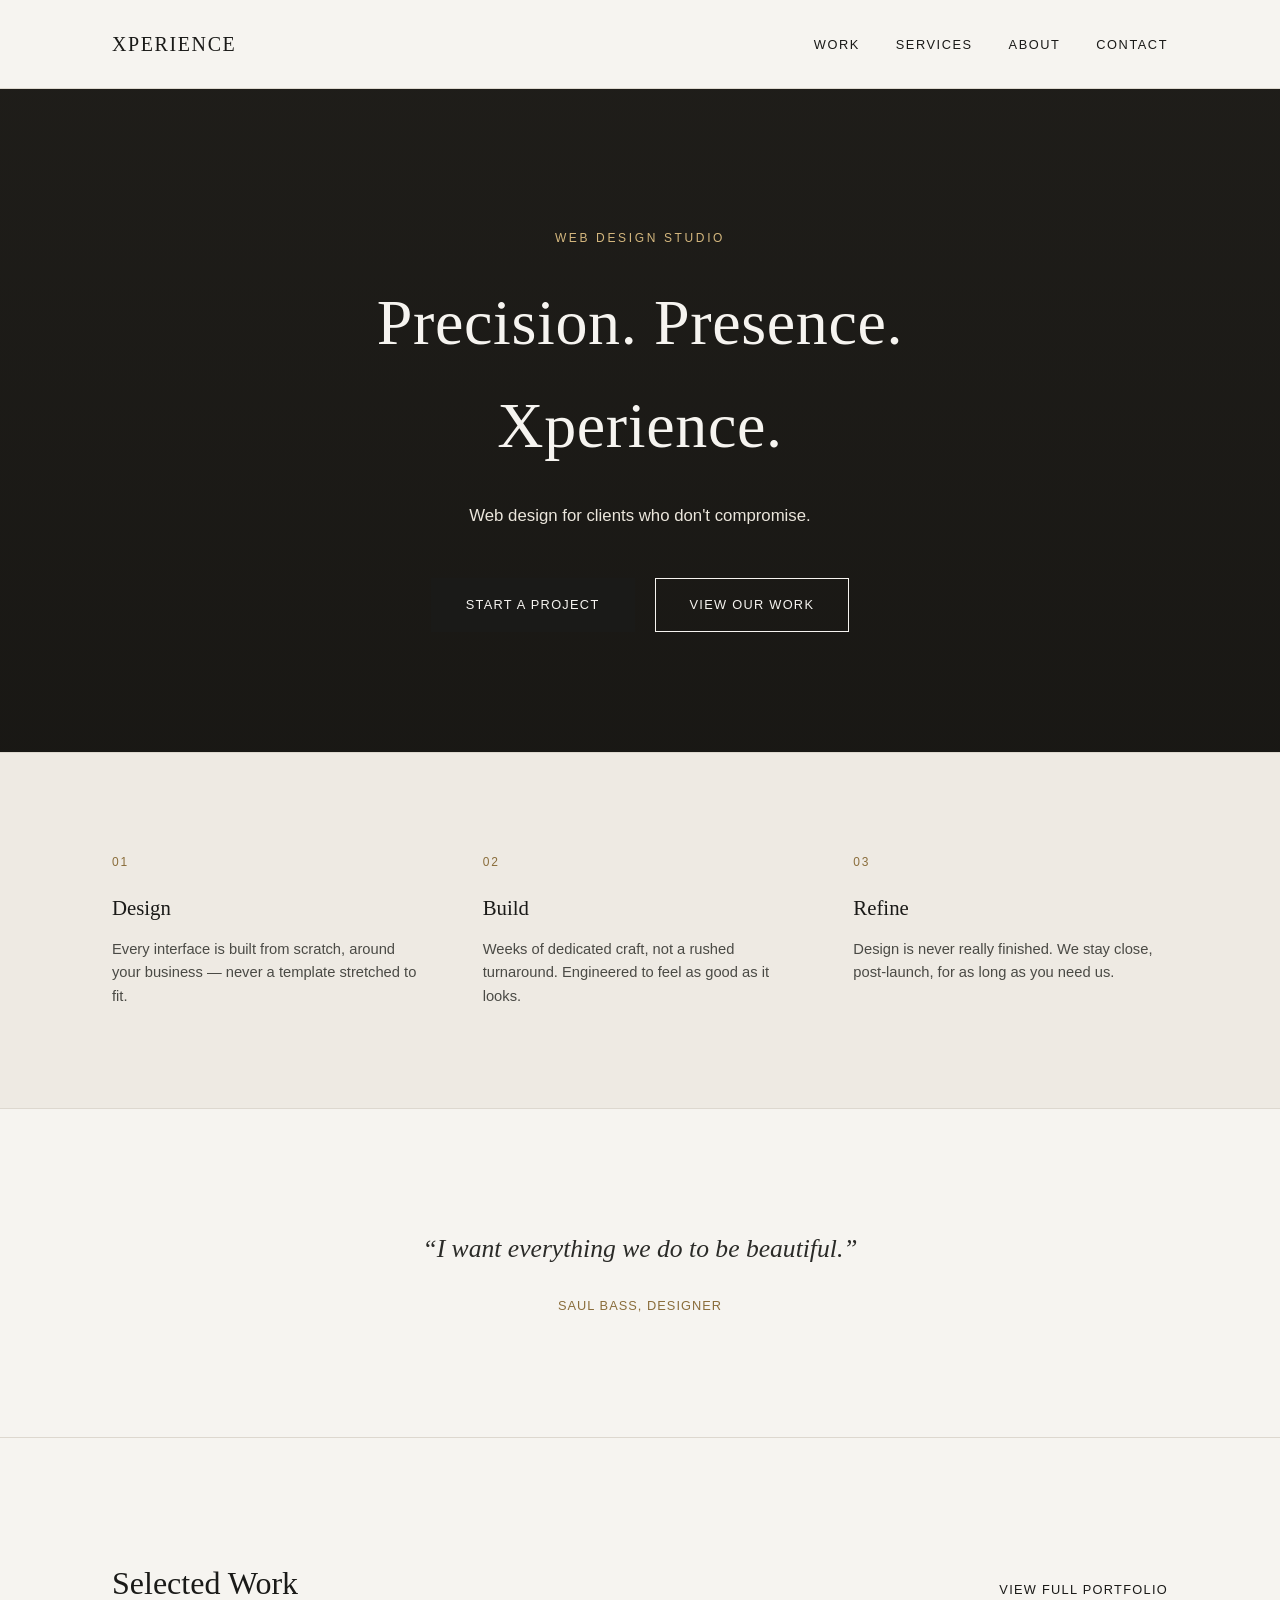
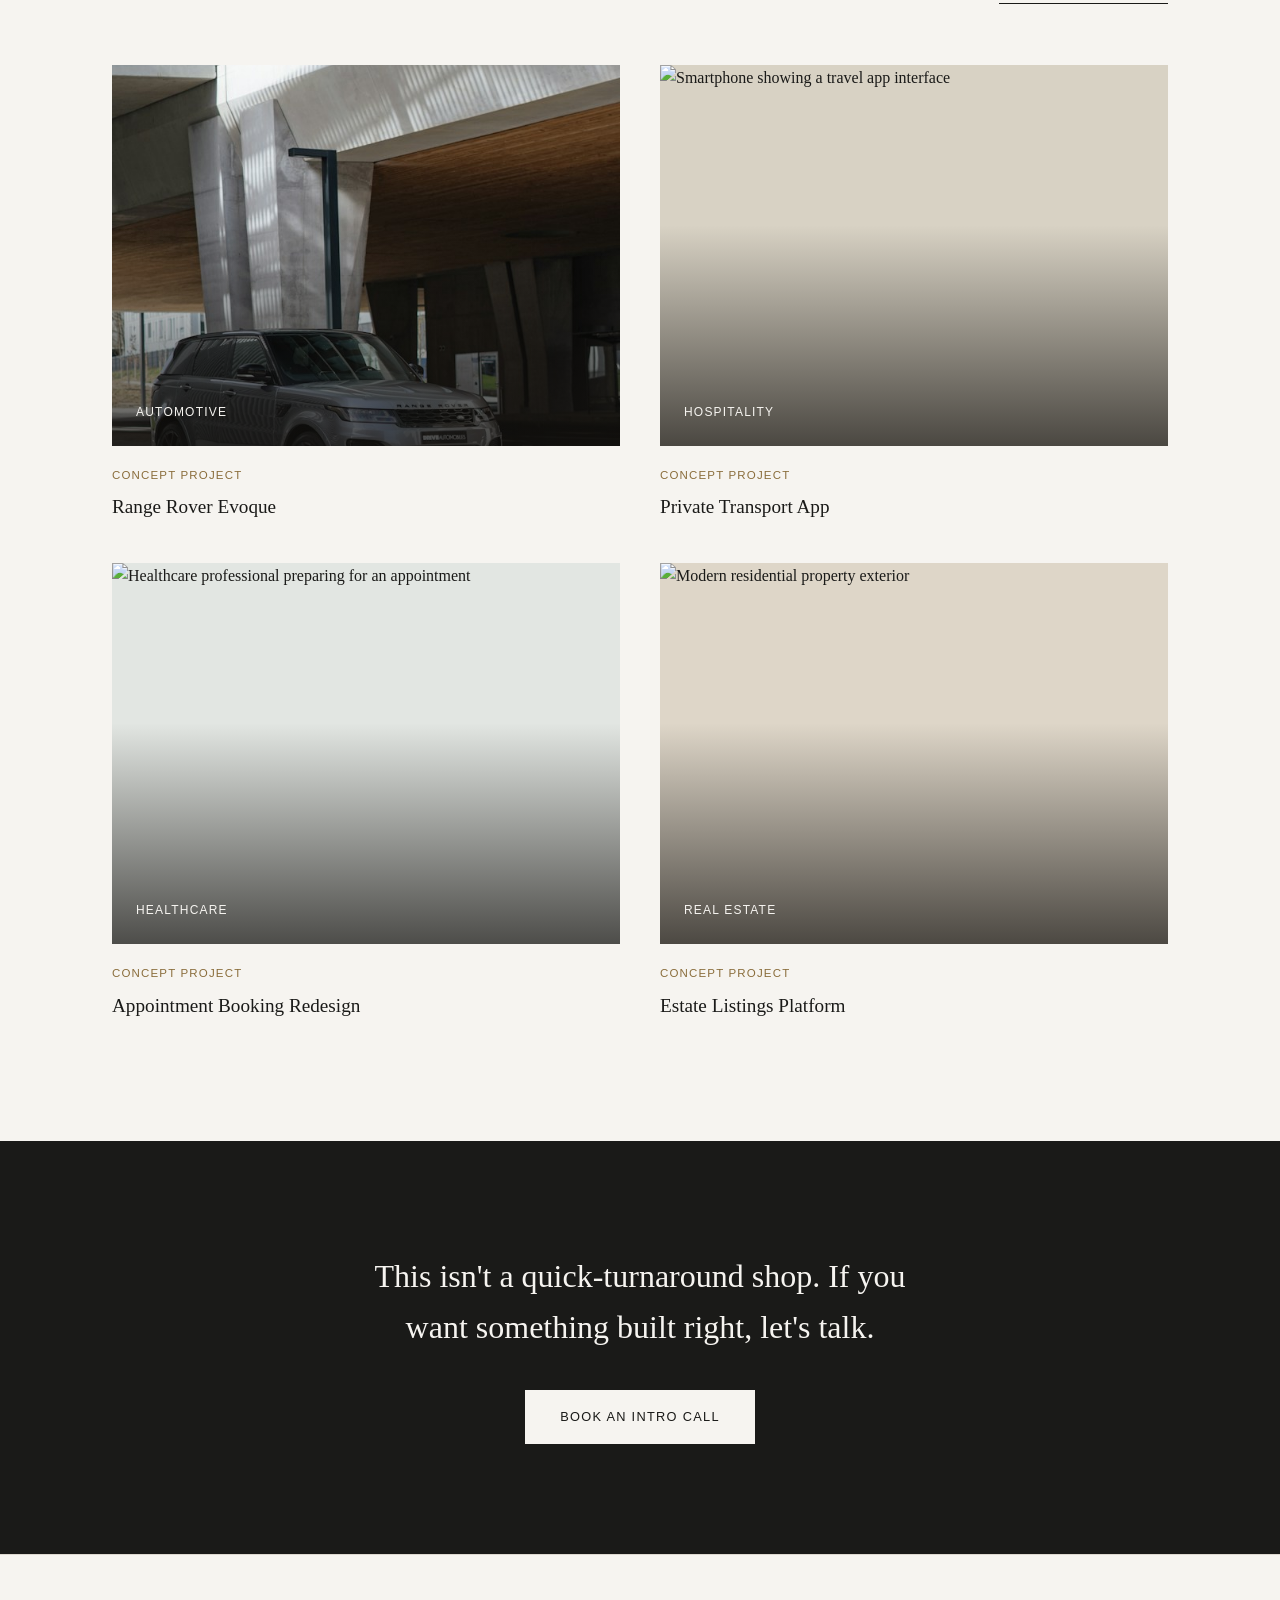
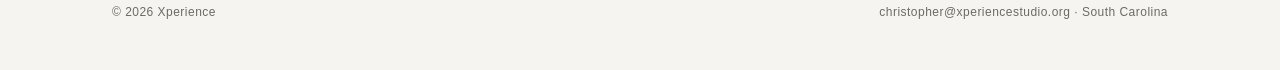
==== index.html @ 7d0a7df4 "Refresh services page and site assets" ====
<!DOCTYPE html>
<html lang="en">
<head>
<meta charset="UTF-8">
<title>Xperience — Precision. Presence. Xperience.</title>
<meta name="viewport" content="width=device-width, initial-scale=1.0">
<meta name="description" content="Xperience is a web design studio for high-end clients who don't compromise.">
<link rel="stylesheet" href="css/styles.css">
</head>
<body>

<header>
  <div class="wrap">
    <a class="wordmark" href="index.html">Xperience</a>
    <button class="nav-toggle" aria-expanded="false" aria-controls="primary-nav">Menu</button>
    <nav aria-label="Primary" id="primary-nav">
      <ul>
        <li><a href="portfolio.html">Work</a></li>
        <li><a href="services.html">Services</a></li>
        <li><a href="about.html">About</a></li>
        <li><a href="contact.html">Contact</a></li>
      </ul>
    </nav>
  </div>
</header>

<main>
  <section class="hero">
    <video class="hero-media" autoplay muted loop playsinline poster="https://images.unsplash.com/photo-1497366811353-6870744d04b2?auto=format&fit=crop&w=2200&q=85" aria-hidden="true">
      <source src="https://videos.pexels.com/video-files/3195394/3195394-hd_1920_1080_25fps.mp4" type="video/mp4">
    </video>
    <div class="wrap">
      <div class="eyebrow">Web Design Studio</div>
      <h1>Precision. Presence. Xperience.</h1>
      <p>Web design for clients who don't compromise.</p>
      <div class="ctas">
        <a class="btn btn-primary" href="contact.html">Start a Project</a>
        <a class="btn btn-secondary" href="portfolio.html">View Our Work</a>
      </div>
    </div>
  </section>

  <section class="pillars">
    <div class="wrap">
      <div class="grid">
        <div>
          <div class="num">01</div>
          <h3>Design</h3>
          <p>Every interface is built from scratch, around your business — never a template stretched to fit.</p>
        </div>
        <div>
          <div class="num">02</div>
          <h3>Build</h3>
          <p>Weeks of dedicated craft, not a rushed turnaround. Engineered to feel as good as it looks.</p>
        </div>
        <div>
          <div class="num">03</div>
          <h3>Refine</h3>
          <p>Design is never really finished. We stay close, post-launch, for as long as you need us.</p>
        </div>
      </div>
    </div>
  </section>

  <section class="proof">
    <div class="wrap">
      <blockquote>“I want everything we do to be beautiful.”</blockquote>
      <cite>Saul Bass, Designer</cite>
    </div>
  </section>

  <section class="work">
    <div class="wrap">
      <div class="head">
        <h2>Selected Work</h2>
        <a href="portfolio.html">View Full Portfolio</a>
      </div>
      <div class="grid">
        <a class="card" href="portfolio.html">
          <div class="panel p1"><img class="project-image" src="images/robin-le-mee-aEcWlfs2emg-unsplash-1.jpg" alt="Range Rover Evoque"><span>Automotive</span></div>
          <div class="meta">
            <div class="cat">Concept Project</div>
            <h3>Range Rover Evoque</h3>
          </div>
        </a>
        <a class="card" href="portfolio.html">
          <div class="panel p2"><img class="project-image" src="https://images.unsplash.com/photo-1512941937669-90a1b58e7e9c?auto=format&fit=crop&w=1400&q=85" alt="Smartphone showing a travel app interface" loading="lazy"><span>Hospitality</span></div>
          <div class="meta">
            <div class="cat">Concept Project</div>
            <h3>Private Transport App</h3>
          </div>
        </a>
        <a class="card" href="portfolio.html">
          <div class="panel p3"><img class="project-image" src="https://images.unsplash.com/photo-1576091160399-112ba8d25d1d?auto=format&fit=crop&w=1400&q=85" alt="Healthcare professional preparing for an appointment" loading="lazy"><span>Healthcare</span></div>
          <div class="meta">
            <div class="cat">Concept Project</div>
            <h3>Appointment Booking Redesign</h3>
          </div>
        </a>
        <a class="card" href="portfolio.html">
          <div class="panel p4"><img class="project-image" src="https://images.unsplash.com/photo-1600585154340-be6161a56a0c?auto=format&fit=crop&w=1400&q=85" alt="Modern residential property exterior" loading="lazy"><span>Real Estate</span></div>
          <div class="meta">
            <div class="cat">Concept Project</div>
            <h3>Estate Listings Platform</h3>
          </div>
        </a>
      </div>
    </div>
  </section>

  <section class="cta-close">
    <div class="wrap">
      <h2>This isn't a quick-turnaround shop. If you want something built right, let's talk.</h2>
      <a class="btn btn-inverse" href="contact.html">Book an Intro Call</a>
    </div>
  </section>
</main>

<footer>
  <div class="wrap">
    <div>&copy; <span id="year"></span> Xperience</div>
    <div>christopher@xperiencestudio.org &middot; South Carolina</div>
  </div>
</footer>

<script src="js/main.js"></script>
<script>document.getElementById('year').textContent = new Date().getFullYear();</script>
</body>
</html>
---- css/styles.css ----
/* ==========================================================================
   Xperience — Shared Styles
   ========================================================================== */

:root{
  --serif: "Instrument Serif", Georgia, serif;
  --sans: "Manrope", system-ui, sans-serif;
  --ink:#1a1a18;
  --ground:#f6f4f0;
  --ground-2:#eeeae3;
  --accent:#8a6d3b;
  --line:#ddd8cf;
}

*{ box-sizing:border-box; margin:0; padding:0; }

body{
  background:var(--ground);
  color:var(--ink);
  font-family:Georgia,'Times New Roman',serif;
  line-height:1.6;
  -webkit-font-smoothing:antialiased;
}

a{ color:inherit; }
:focus-visible{ outline:2px solid var(--accent); outline-offset:3px; }
img{ max-width:100%; display:block; }

.wrap{ max-width:1120px; margin:0 auto; padding-inline:32px; }

.sans{ font-family:'Helvetica Neue',Arial,sans-serif; }

/* ---------- Header / Nav ---------- */
header{ padding-block:28px; border-bottom:1px solid var(--line); position:relative; }
header .wrap{ display:flex; align-items:center; justify-content:space-between; }
.wordmark{ font-size:1.25rem; letter-spacing:0.08em; text-transform:uppercase; text-decoration:none; color:var(--ink); }

nav ul{ list-style:none; display:flex; gap:36px; }
nav a{
  font-family:'Helvetica Neue',Arial,sans-serif;
  font-size:0.8rem; letter-spacing:0.12em; text-transform:uppercase;
  text-decoration:none;
}
nav a[aria-current="page"]{ border-bottom:1px solid var(--accent); padding-bottom:4px; }

.nav-toggle{
  display:none;
  background:none; border:none; cursor:pointer;
  font-family:'Helvetica Neue',Arial,sans-serif;
  font-size:0.75rem; letter-spacing:0.1em; text-transform:uppercase;
}

@media (max-width:720px){
  nav ul{
    display:none;
    flex-direction:column;
    gap:0;
    position:absolute;
    top:100%; left:0; right:0;
    background:var(--ground);
    border-bottom:1px solid var(--line);
  }
  nav ul.open{ display:flex; }
  nav li{ border-top:1px solid var(--line); }
  nav a{ display:block; padding:18px 32px; }
  .nav-toggle{ display:block; }
}

/* ---------- Buttons ---------- */
.btn{
  font-family:'Helvetica Neue',Arial,sans-serif;
  font-size:0.8rem; letter-spacing:0.1em; text-transform:uppercase;
  text-decoration:none; padding:16px 34px; display:inline-block;
  border:1px solid var(--ink); cursor:pointer;
}
.btn-primary{ background:var(--ink); color:var(--ground); }
.btn-secondary{ background:transparent; color:var(--ink); }
.btn-inverse{ background:var(--ground); color:var(--ink); border-color:var(--ground); }
.btn-inverse-outline{ background:transparent; color:var(--ground); border-color:var(--ground); }

/* ---------- Eyebrow / section labels ---------- */
.eyebrow{
  font-family:'Helvetica Neue',Arial,sans-serif;
  font-size:0.75rem; letter-spacing:0.22em; text-transform:uppercase;
  color:var(--accent); margin-bottom:24px;
}

/* ---------- Hero (home) ---------- */
.hero{ min-height:620px; padding-block:140px 120px; text-align:center; display:flex; align-items:center; position:relative; isolation:isolate; overflow:hidden; background:#25231f; color:var(--ground); }
.hero-media{ position:absolute; inset:0; width:100%; height:100%; object-fit:cover; z-index:-2; opacity:0.72; }
.hero::after{ content:""; position:absolute; inset:0; background:linear-gradient(180deg,rgba(20,19,16,0.38),rgba(20,19,16,0.7)); z-index:-1; }
.hero .wrap{ width:100%; }
.hero h1{
  font-size:clamp(2.4rem, 5vw, 4rem);
  font-weight:400; letter-spacing:0.01em;
  max-width:820px; margin-inline:auto;
}
.hero p{
  font-family:'Helvetica Neue',Arial,sans-serif;
  font-size:1.05rem; color:#ebe6dc; margin-top:26px;
}
.hero .ctas{ margin-top:48px; display:flex; gap:20px; justify-content:center; flex-wrap:wrap; }
.hero .eyebrow{ color:#d4b77e; }
.hero .btn-secondary{ color:var(--ground); border-color:var(--ground); }

/* ---------- Page intro (non-home pages) ---------- */
.page-intro{ padding-block:110px 70px; text-align:center; }
.page-intro h1{ font-size:clamp(2rem,3.6vw,2.8rem); font-weight:400; max-width:700px; margin-inline:auto; margin-bottom:20px; }
.page-intro p{ font-family:'Helvetica Neue',Arial,sans-serif; color:#4a4a45; max-width:56ch; margin-inline:auto; }

/* ---------- Service pillars ---------- */
.pillars{ padding-block:100px; border-top:1px solid var(--line); border-bottom:1px solid var(--line); background:var(--ground-2); }
.pillars .grid{ display:grid; grid-template-columns:repeat(3, 1fr); gap:56px; }
.pillars .num, .how .num{ font-family:'Helvetica Neue',Arial,sans-serif; font-size:0.75rem; letter-spacing:0.15em; color:var(--accent); margin-bottom:18px; }
.pillars h3{ font-size:1.3rem; font-weight:400; margin-bottom:14px; }
.pillars p{ font-family:'Helvetica Neue',Arial,sans-serif; font-size:0.92rem; color:#4a4a45; }

/* ---------- Proof / testimonial ---------- */
.proof{ padding-block:120px; text-align:center; }
.proof blockquote{ font-size:1.6rem; font-weight:400; max-width:760px; margin:0 auto; font-style:italic; color:#2b2b28; }
.proof cite{
  display:block; font-family:'Helvetica Neue',Arial,sans-serif; font-style:normal;
  font-size:0.8rem; letter-spacing:0.08em; text-transform:uppercase; color:var(--accent); margin-top:26px;
}

/* ---------- Work / portfolio grid (home teaser) ---------- */
.work{ padding-block:120px; border-top:1px solid var(--line); }
.work .head{ display:flex; justify-content:space-between; align-items:baseline; margin-bottom:56px; flex-wrap:wrap; gap:16px; }
.work h2{ font-size:2rem; font-weight:400; }
.work .head a{
  font-family:'Helvetica Neue',Arial,sans-serif; font-size:0.8rem; letter-spacing:0.1em;
  text-transform:uppercase; text-decoration:none; border-bottom:1px solid var(--ink); padding-bottom:3px;
}
.work .grid{ display:grid; grid-template-columns:repeat(2, 1fr); gap:40px; }

.card{ display:block; text-decoration:none; color:inherit; }
.card .panel{ aspect-ratio:4/3; display:flex; align-items:flex-end; justify-content:flex-start; padding:24px; position:relative; overflow:hidden; background-size:cover; background-position:center; }
.project-image{ position:absolute; inset:0; width:100%; height:100%; object-fit:cover; object-position:center; }
.card .panel::after{ content:""; position:absolute; inset:0; background:linear-gradient(180deg,transparent 42%,rgba(20,18,15,0.72)); }
.card .panel span{ font-family:'Helvetica Neue',Arial,sans-serif; font-size:0.75rem; letter-spacing:0.1em; text-transform:uppercase; color:#5a5548; }
.card .panel span{ position:relative; z-index:1; color:#f6f4f0; }
.card .meta{ padding-top:20px; }
.card .cat{ font-family:'Helvetica Neue',Arial,sans-serif; font-size:0.72rem; letter-spacing:0.1em; text-transform:uppercase; color:var(--accent); margin-bottom:8px; }
.card h3{ font-size:1.2rem; font-weight:400; }

/* portfolio panel tints — swap for real photography */
.p1{ background-color:#2b2320; }
.p2{ background-color:#d8d2c4; }
.p3{ background-color:#e2e6e2; }
.p4{ background-color:#ded6c8; }

/* ---------- Full case studies (portfolio page) ---------- */
.cases{ padding-block:60px 120px; }
.case{ display:grid; grid-template-columns:1fr 1fr; gap:56px; align-items:center; padding-block:70px; border-bottom:1px solid var(--line); }
.case:last-child{ border-bottom:none; }
.case:nth-child(even) .panel{ order:2; }
.case .panel{ aspect-ratio:4/3; position:relative; overflow:hidden; background-size:cover; background-position:center; display:flex; align-items:flex-end; padding:24px; }
.case .panel::after{ content:""; position:absolute; inset:0; background:linear-gradient(180deg,transparent 42%,rgba(20,18,15,0.72)); }
.case .panel span{ position:relative; z-index:1; font-family:'Helvetica Neue',Arial,sans-serif; font-size:0.75rem; letter-spacing:0.1em; text-transform:uppercase; color:#f6f4f0; }
.case h2{ font-size:1.6rem; font-weight:400; margin-bottom:20px; }
.case h3{
  font-family:'Helvetica Neue',Arial,sans-serif; font-size:0.72rem; letter-spacing:0.1em;
  text-transform:uppercase; color:#8a8578; margin-top:18px; margin-bottom:6px;
}
.case p{ font-family:'Helvetica Neue',Arial,sans-serif; font-size:0.92rem; color:#4a4a45; }

/* ---------- About page ---------- */
.intro-split{ padding-block:110px 80px; }
.intro-split .grid{ display:grid; grid-template-columns:1fr 1.3fr; gap:64px; align-items:center; }
.portrait{ aspect-ratio:4/5; background-image:linear-gradient(180deg,rgba(20,18,15,0.02),rgba(20,18,15,0.42)),url('https://images.unsplash.com/photo-1556761175-b413da4baf72?auto=format&fit=crop&w=1000&q=85'); background-size:cover; background-position:center; display:flex; align-items:flex-end; justify-content:flex-start; padding:22px; }
.portrait span{ font-family:'Helvetica Neue',Arial,sans-serif; font-size:0.75rem; letter-spacing:0.1em; text-transform:uppercase; color:#f6f4f0; }
.intro-split h1{ font-size:clamp(1.9rem, 3.4vw, 2.6rem); font-weight:400; margin-bottom:24px; }
.intro-split p{ font-family:'Helvetica Neue',Arial,sans-serif; font-size:1rem; color:#4a4a45; margin-bottom:18px; max-width:52ch; }

.story{ padding-block:80px; border-top:1px solid var(--line); }
.story .wrap{ max-width:760px; }
.story p{ font-size:1.15rem; margin-bottom:26px; }
.story .brand-line{ font-style:italic; }

.how{ padding-block:100px; border-top:1px solid var(--line); background:var(--ground-2); }
.how h2{ font-size:1.8rem; font-weight:400; margin-bottom:56px; text-align:center; }
.how .grid{ display:grid; grid-template-columns:repeat(4,1fr); gap:40px; }
.how h3{ font-size:1.1rem; font-weight:400; margin-bottom:10px; }
.how p{ font-family:'Helvetica Neue',Arial,sans-serif; font-size:0.88rem; color:#4a4a45; }

/* ---------- Services / Pricing ---------- */
.tiers{ padding-block:60px 100px; }
.tiers .grid{ display:grid; grid-template-columns:repeat(3,1fr); gap:0; border:1px solid var(--line); }
.tier{ padding:48px 36px; border-right:1px solid var(--line); display:flex; flex-direction:column; }
.tier:last-child{ border-right:none; }
.tier.featured{ background:var(--ink); color:var(--ground); }
.tier .name{ font-size:1.4rem; font-weight:400; margin-bottom:10px; }
.tier .tagline{ font-family:'Helvetica Neue',Arial,sans-serif; font-size:0.85rem; color:#6b6b64; margin-bottom:28px; min-height:44px; }
.tier.featured .tagline{ color:#c9c4b8; }
.tier .price{ font-size:2.1rem; font-weight:400; margin-bottom:6px; }
.tier .optional{ font-family:'Helvetica Neue',Arial,sans-serif; font-size:0.82rem; color:#6b6b64; margin-bottom:28px; font-style:italic; }
.tier.featured .optional{ color:#c9c4b8; }
.tier ul{ list-style:none; margin-bottom:36px; flex:1; }
.tier li{ font-family:'Helvetica Neue',Arial,sans-serif; font-size:0.88rem; padding-block:9px; border-top:1px solid var(--line); }
.tier.featured li{ border-top:1px solid #3a3a36; }
.tier li:last-child{ border-bottom:1px solid var(--line); }
.tier.featured li:last-child{ border-bottom:1px solid #3a3a36; }
.tier .btn{ font-size:0.78rem; padding:14px 0; display:block; text-align:center; width:100%; margin-top:auto; }
.tier.featured .btn{ border-color:var(--ground); }

.ai{ padding-block:80px; border-top:1px solid var(--line); }
.ai h2{ font-size:1.8rem; font-weight:400; text-align:center; margin-bottom:48px; }
.ai-grid{ display:grid; grid-template-columns:repeat(2,1fr); column-gap:64px; }
.ai-grid>div{ padding-block:26px; border-top:1px solid var(--line); }
.ai h3{ font-size:1.25rem; font-weight:400; margin-bottom:10px; }
.ai p{ font-family:'Helvetica Neue',Arial,sans-serif; font-size:0.92rem; color:#4a4a45; margin-bottom:12px; max-width:36rem; }
.ai .where{ color:var(--accent); font-weight:600; margin-bottom:0; }

/* ---------- Closing CTA band ---------- */
.cta-close{ padding-block:110px; text-align:center; background:var(--ink); color:var(--ground); }
.cta-close.light{ background:var(--ground-2); color:var(--ink); border-top:1px solid var(--line); }
.cta-close h2{ font-size:2rem; font-weight:400; max-width:560px; margin-inline:auto; }
.cta-close .btn{ margin-top:36px; }

/* ---------- Contact ---------- */
.contact-grid{ display:grid; grid-template-columns:0.9fr 1.1fr; gap:72px; padding-block:110px 120px; }
.contact-grid .intro-text{ font-family:'Helvetica Neue',Arial,sans-serif; font-size:0.98rem; color:#4a4a45; margin-bottom:44px; max-width:44ch; }
.alt{ font-family:'Helvetica Neue',Arial,sans-serif; font-size:0.88rem; color:#4a4a45; padding-top:32px; border-top:1px solid var(--line); }
.alt a{ display:inline-block; margin-top:14px; border-bottom:1px solid var(--ink); padding-bottom:2px; text-decoration:none; font-size:0.8rem; letter-spacing:0.06em; text-transform:uppercase; }

form{ display:flex; flex-direction:column; gap:22px; }
.field{ display:flex; flex-direction:column; gap:8px; }
label{ font-family:'Helvetica Neue',Arial,sans-serif; font-size:0.72rem; letter-spacing:0.1em; text-transform:uppercase; color:#6b6b64; }
input, select, textarea{
  font-family:'Helvetica Neue',Arial,sans-serif; font-size:0.95rem;
  padding:14px 4px; border:none; border-bottom:1px solid var(--line);
  background:transparent; color:var(--ink);
}
textarea{ resize:vertical; min-height:100px; }
.row2{ display:grid; grid-template-columns:1fr 1fr; gap:22px; }
.submit{
  margin-top:14px; font-family:'Helvetica Neue',Arial,sans-serif; font-size:0.8rem;
  letter-spacing:0.1em; text-transform:uppercase; padding:16px 34px;
  background:var(--ink); color:var(--ground); border:none; cursor:pointer; align-self:flex-start;
}
.form-status{
  font-family:'Helvetica Neue',Arial,sans-serif; font-size:0.85rem;
  margin-top:8px; display:none;
}
.form-status.visible{ display:block; }
.form-status.success{ color:#4a6b45; }
.form-status.error{ color:#a04a3a; }

/* ---------- Footer ---------- */
footer{ padding-block:48px; border-top:1px solid var(--line); }
footer .wrap{
  display:flex; justify-content:space-between; align-items:center; flex-wrap:wrap; gap:16px;
  font-family:'Helvetica Neue',Arial,sans-serif; font-size:0.75rem; color:#6b6b64; letter-spacing:0.04em;
}

/* ---------- Responsive ---------- */
@media (max-width:720px){
  .pillars .grid{ grid-template-columns:1fr; gap:48px; }
  .work .grid{ grid-template-columns:1fr; }
  .hero{ min-height:560px; padding-block:90px 80px; }
  .intro-split .grid{ grid-template-columns:1fr; }
  .how .grid{ grid-template-columns:1fr 1fr; }
  .tiers .grid{ grid-template-columns:1fr; }
  .tier{ border-right:none; border-bottom:1px solid var(--line); }
  .ai-grid{ grid-template-columns:1fr; }
  .case{ grid-template-columns:1fr; }
  .case:nth-child(even) .panel{ order:0; }
  .contact-grid{ grid-template-columns:1fr; }
  .row2{ grid-template-columns:1fr; }
}
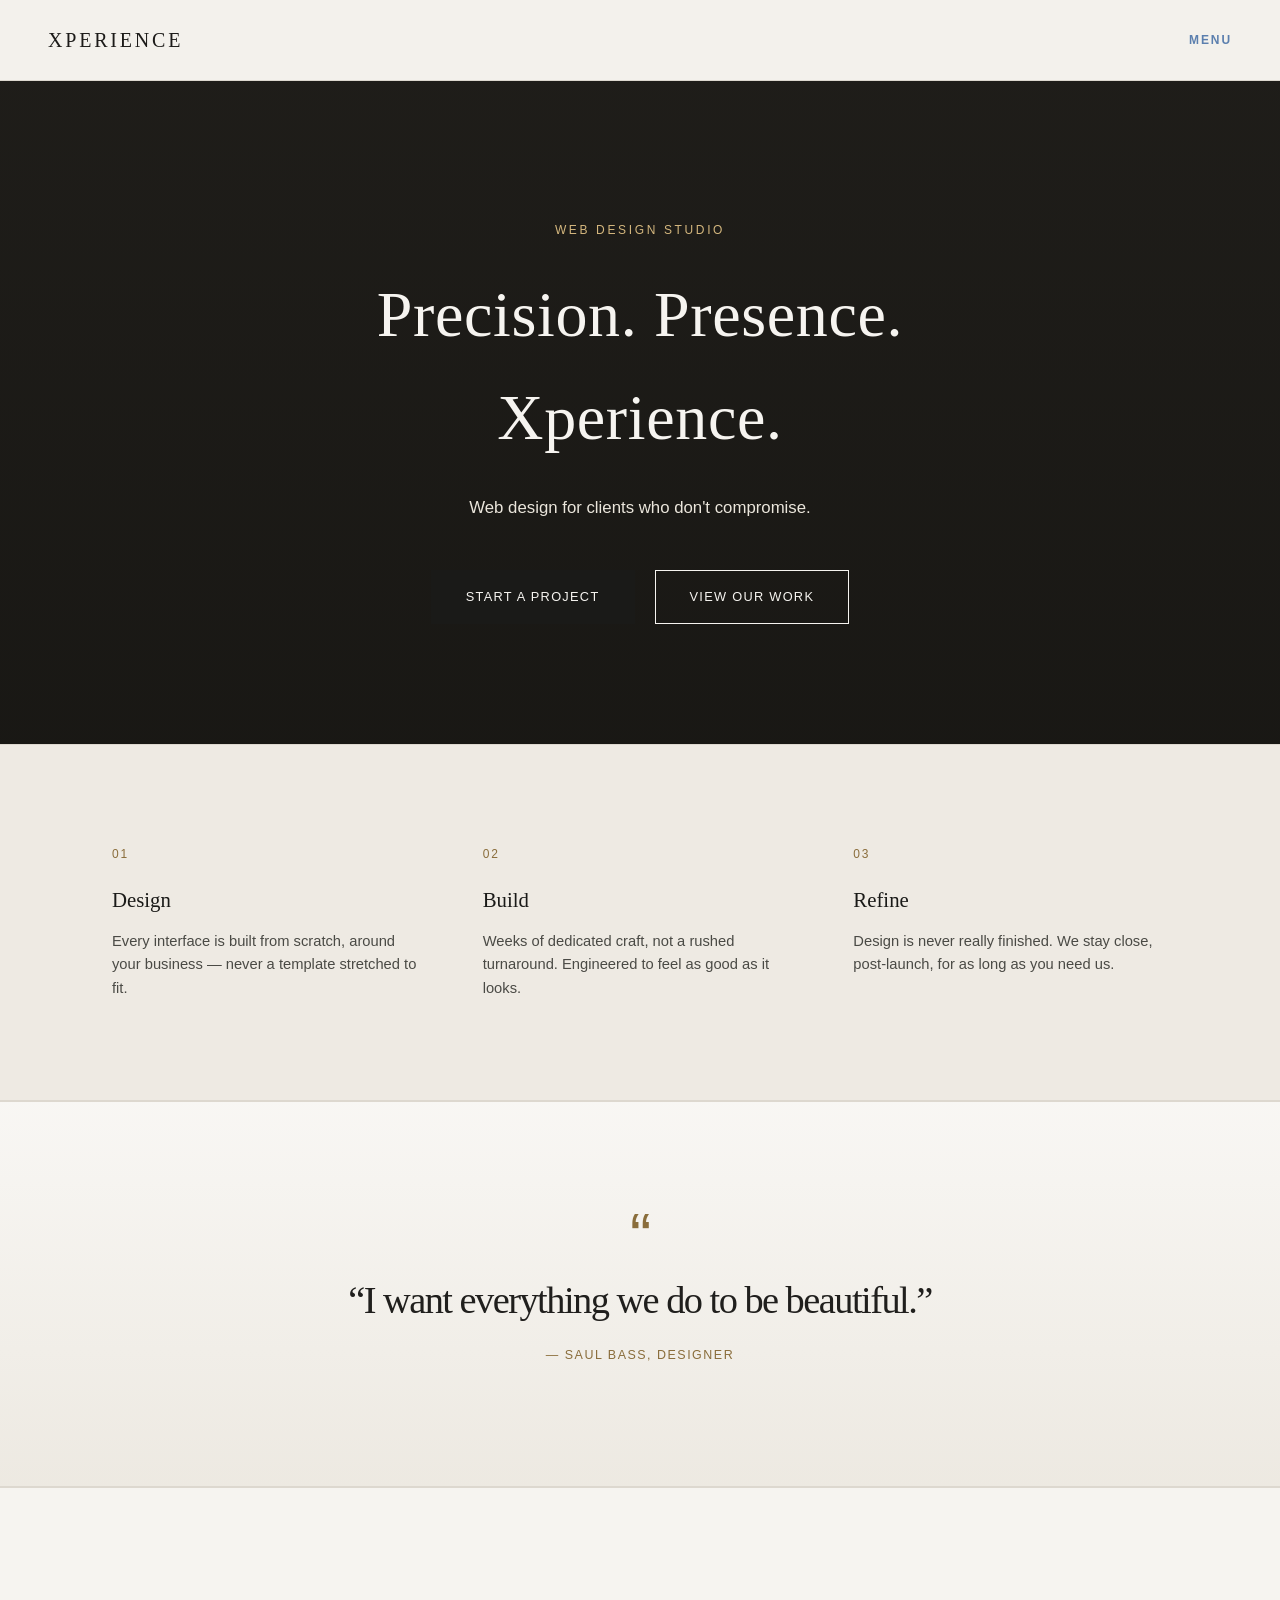
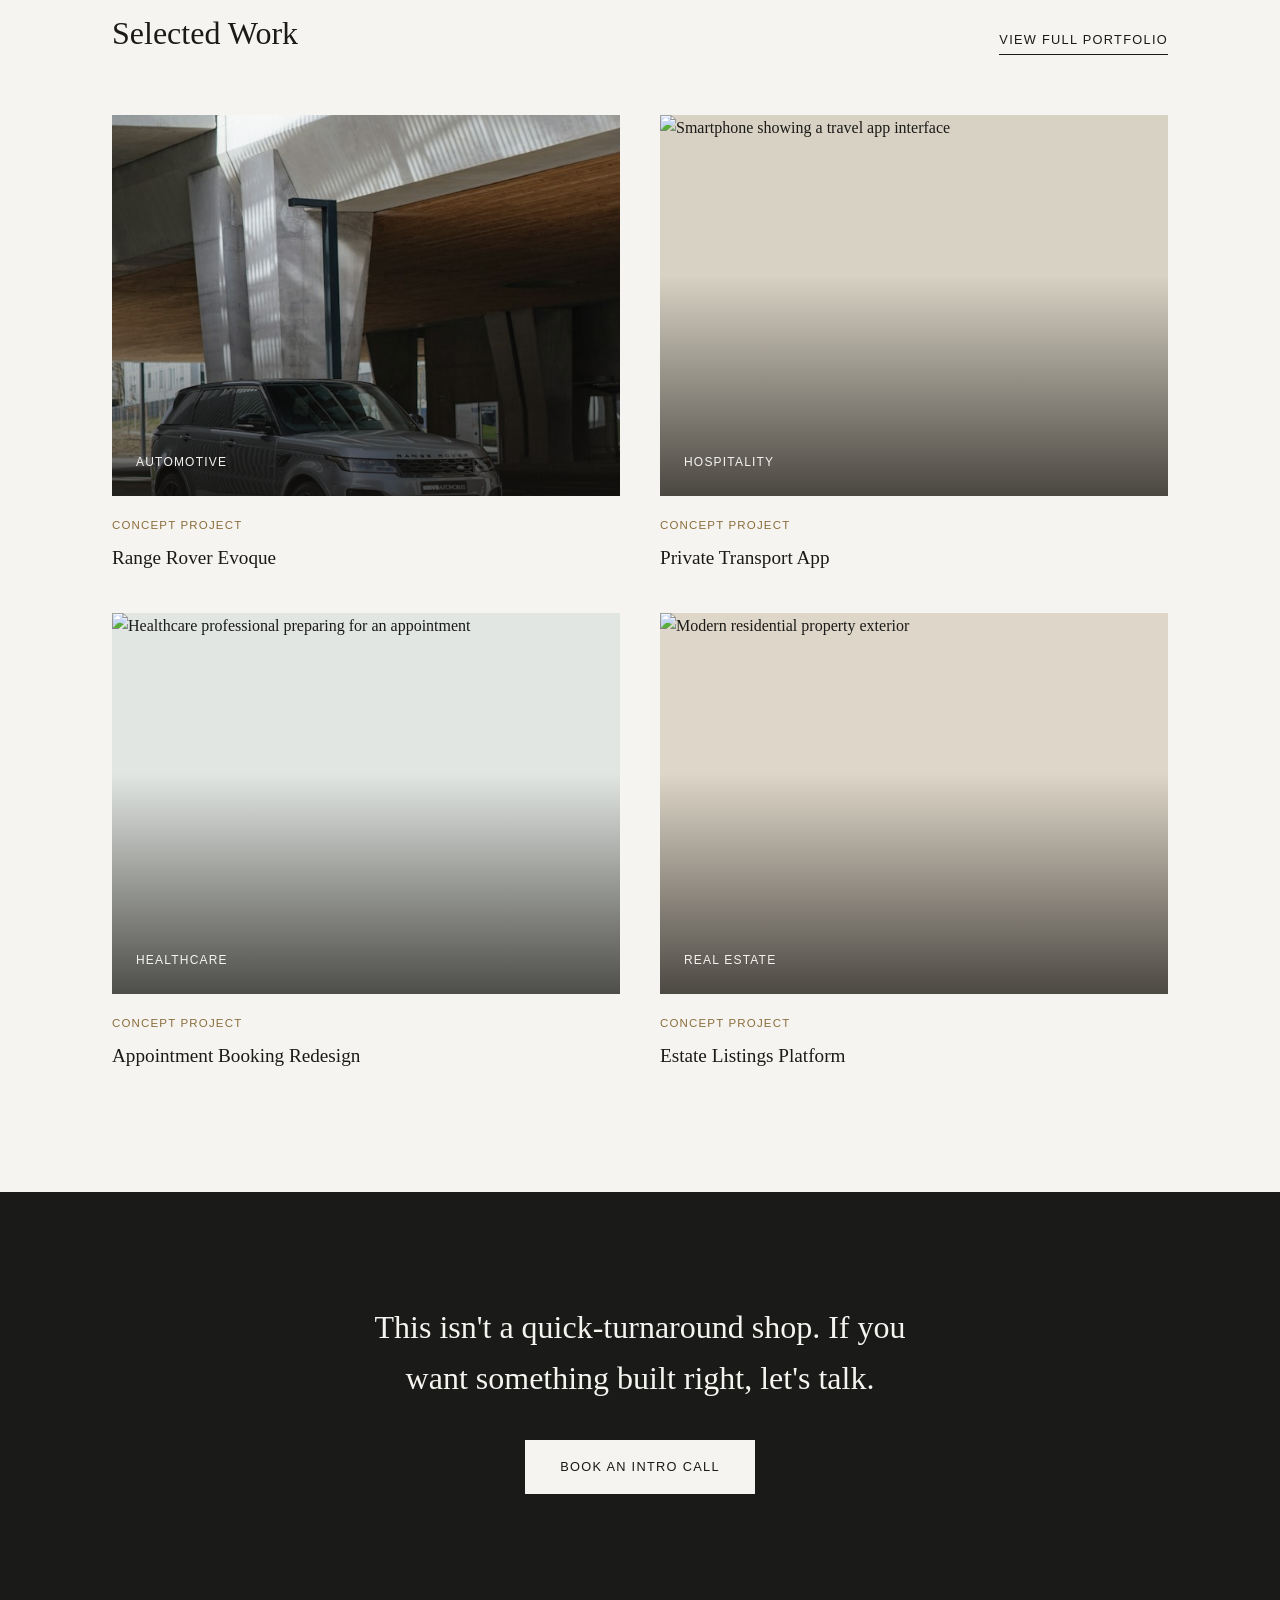
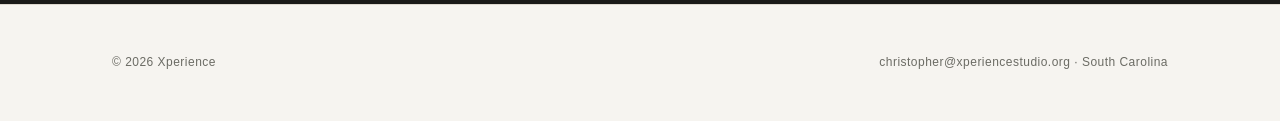
==== commit 0c20288a: "Replace site nav with slide-in menu - Add mobile-nav.css/js slide-in panel and swap header on all pa" ====
--- a/index.html
+++ b/index.html
@@ -6,23 +6,35 @@
 <meta name="viewport" content="width=device-width, initial-scale=1.0">
 <meta name="description" content="Xperience is a web design studio for high-end clients who don't compromise.">
 <link rel="stylesheet" href="css/styles.css">
+<link rel="stylesheet" href="css/mobile-nav.css">
 </head>
 <body>
 
-<header>
-  <div class="wrap">
-    <a class="wordmark" href="index.html">Xperience</a>
-    <button class="nav-toggle" aria-expanded="false" aria-controls="primary-nav">Menu</button>
-    <nav aria-label="Primary" id="primary-nav">
-      <ul>
-        <li><a href="portfolio.html">Work</a></li>
-        <li><a href="services.html">Services</a></li>
-        <li><a href="about.html">About</a></li>
-        <li><a href="contact.html">Contact</a></li>
-      </ul>
-    </nav>
+<header class="xp-header">
+  <a class="xp-wordmark" href="index.html">Xperience</a>
+  <button class="xp-menu-btn" id="xpMenuBtn" type="button" aria-expanded="false" aria-controls="xpMenu">Menu</button>
+</header>
+
+<div class="xp-scrim" id="xpScrim" aria-hidden="true"></div>
+<aside class="xp-panel" id="xpMenu" aria-label="Site menu">
+  <div class="xp-panel-head">
+    <button class="xp-close-btn" id="xpCloseBtn" type="button">Close</button>
   </div>
-</header>
+  <div class="xp-label">Menu</div>
+  <nav aria-label="Primary">
+    <ul>
+      <li><a href="index.html">Home</a></li>
+      <li><a href="portfolio.html">Work</a></li>
+      <li><a href="services.html">Services</a></li>
+      <li><a href="about.html">About</a></li>
+      <li><a href="contact.html">Contact</a></li>
+    </ul>
+  </nav>
+  <div class="xp-panel-foot">
+    <a class="xp-cta" href="contact.html">Start a Project</a>
+    <small>christopher@xperiencestudio.org &middot; South Carolina</small>
+  </div>
+</aside>
 
 <main>
   <section class="hero">
@@ -83,7 +95,7 @@
             <h3>Range Rover Evoque</h3>
           </div>
         </a>
-        <a class="card" href="portfolio.html">
+        <a class="card" href="https://avl-one.vercel.app/">
           <div class="panel p2"><img class="project-image" src="https://images.unsplash.com/photo-1512941937669-90a1b58e7e9c?auto=format&fit=crop&w=1400&q=85" alt="Smartphone showing a travel app interface" loading="lazy"><span>Hospitality</span></div>
           <div class="meta">
             <div class="cat">Concept Project</div>
@@ -125,5 +137,6 @@
 
 <script src="js/main.js"></script>
 <script>document.getElementById('year').textContent = new Date().getFullYear();</script>
+<script src="js/mobile-nav.js" defer></script>
 </body>
 </html>
--- a/css/styles.css
+++ b/css/styles.css
@@ -30,41 +30,7 @@
 
 .sans{ font-family:'Helvetica Neue',Arial,sans-serif; }
 
-/* ---------- Header / Nav ---------- */
-header{ padding-block:28px; border-bottom:1px solid var(--line); position:relative; }
-header .wrap{ display:flex; align-items:center; justify-content:space-between; }
-.wordmark{ font-size:1.25rem; letter-spacing:0.08em; text-transform:uppercase; text-decoration:none; color:var(--ink); }
-
-nav ul{ list-style:none; display:flex; gap:36px; }
-nav a{
-  font-family:'Helvetica Neue',Arial,sans-serif;
-  font-size:0.8rem; letter-spacing:0.12em; text-transform:uppercase;
-  text-decoration:none;
-}
-nav a[aria-current="page"]{ border-bottom:1px solid var(--accent); padding-bottom:4px; }
-
-.nav-toggle{
-  display:none;
-  background:none; border:none; cursor:pointer;
-  font-family:'Helvetica Neue',Arial,sans-serif;
-  font-size:0.75rem; letter-spacing:0.1em; text-transform:uppercase;
-}
-
-@media (max-width:720px){
-  nav ul{
-    display:none;
-    flex-direction:column;
-    gap:0;
-    position:absolute;
-    top:100%; left:0; right:0;
-    background:var(--ground);
-    border-bottom:1px solid var(--line);
-  }
-  nav ul.open{ display:flex; }
-  nav li{ border-top:1px solid var(--line); }
-  nav a{ display:block; padding:18px 32px; }
-  .nav-toggle{ display:block; }
-}
+/* Header / nav: see css/mobile-nav.css */
 
 /* ---------- Buttons ---------- */
 .btn{
@@ -116,12 +82,21 @@
 .pillars p{ font-family:'Helvetica Neue',Arial,sans-serif; font-size:0.92rem; color:#4a4a45; }
 
 /* ---------- Proof / testimonial ---------- */
-.proof{ padding-block:120px; text-align:center; }
-.proof blockquote{ font-size:1.6rem; font-weight:400; max-width:760px; margin:0 auto; font-style:italic; color:#2b2b28; }
+.proof{ padding-block:110px 120px; text-align:center; background:linear-gradient(180deg, rgba(255,255,255,0.25), rgba(236,232,224,0.9)); border-block:1px solid var(--line); }
+.proof .wrap{ max-width:920px; }
+.proof .eyebrow{ margin-bottom:18px; color:var(--accent); }
+.proof blockquote{
+  position:relative; font-family:Georgia,'Times New Roman',serif; font-size:clamp(2rem, 3vw, 3.1rem);
+  line-height:1.16; font-weight:400; max-width:760px; margin:0 auto; color:#201f1d; letter-spacing:-0.04em;
+}
+.proof blockquote::before{
+  content:"“"; display:block; font-family:'Helvetica Neue',Arial,sans-serif; font-size:4rem; line-height:0.8; color:var(--accent); margin-bottom:14px;
+}
 .proof cite{
   display:block; font-family:'Helvetica Neue',Arial,sans-serif; font-style:normal;
-  font-size:0.8rem; letter-spacing:0.08em; text-transform:uppercase; color:var(--accent); margin-top:26px;
-}
+  font-size:0.78rem; letter-spacing:0.12em; text-transform:uppercase; color:var(--accent); margin-top:24px;
+}
+.proof cite::before{ content:"— "; }
 
 /* ---------- Work / portfolio grid (home teaser) ---------- */
 .work{ padding-block:120px; border-top:1px solid var(--line); }
@@ -193,6 +168,8 @@
 .tier .tagline{ font-family:'Helvetica Neue',Arial,sans-serif; font-size:0.85rem; color:#6b6b64; margin-bottom:28px; min-height:44px; }
 .tier.featured .tagline{ color:#c9c4b8; }
 .tier .price{ font-size:2.1rem; font-weight:400; margin-bottom:6px; }
+.tier .price-note{ font-family:'Helvetica Neue',Arial,sans-serif; font-size:0.75rem; color:#6b6b64; margin-bottom:32px; font-style:italic; }
+.tier.featured .price-note{ color:#c9c4b8; }
 .tier .optional{ font-family:'Helvetica Neue',Arial,sans-serif; font-size:0.82rem; color:#6b6b64; margin-bottom:28px; font-style:italic; }
 .tier.featured .optional{ color:#c9c4b8; }
 .tier ul{ list-style:none; margin-bottom:36px; flex:1; }
@@ -202,6 +179,9 @@
 .tier.featured li:last-child{ border-bottom:1px solid #3a3a36; }
 .tier .btn{ font-size:0.78rem; padding:14px 0; display:block; text-align:center; width:100%; margin-top:auto; }
 .tier.featured .btn{ border-color:var(--ground); }
+
+.addons{ padding-block:70px; border-top:1px solid var(--line); text-align:center; }
+.addons p{ font-family:'Helvetica Neue',Arial,sans-serif; font-size:0.9rem; color:#4a4a45; font-style:italic; max-width:60ch; margin-inline:auto; }
 
 .ai{ padding-block:80px; border-top:1px solid var(--line); }
 .ai h2{ font-size:1.8rem; font-weight:400; text-align:center; margin-bottom:48px; }
--- a/css/mobile-nav.css
+++ b/css/mobile-nav.css
@@ -0,0 +1,119 @@
+/* Xperience — slide-in menu
+   Mobile: panel 60% wide. Desktop (900px+): 40% wide, max 520px.
+   Slide + fade over --xp-dur, 35% dark overlay behind the panel. */
+
+:root {
+  --xp-paper: #f3f1ec;
+  --xp-ink: #1c1b19;
+  --xp-rule: #dcd8cf;
+  --xp-tan: #a3885a;
+  --xp-link: #5b7fae;
+  --xp-dark: #1f1e1c;
+  --xp-dark-fg: #f3f1ec;
+  --xp-dark-muted: #9b968c;
+  --xp-dark-rule: #34322e;
+  --xp-scrim: rgba(0, 0, 0, .35);
+  --xp-serif: Georgia, "Times New Roman", serif;
+  --xp-sans: "Helvetica Neue", Helvetica, Arial, sans-serif;
+  --xp-ease: cubic-bezier(.32, .72, 0, 1);
+  --xp-dur: .45s;
+  --xp-width: 60%;
+}
+
+/* Header */
+.xp-header {
+  position: sticky; top: 0; z-index: 50;
+  display: flex; align-items: center; justify-content: space-between;
+  padding: 18px 16px;
+  background: var(--xp-paper);
+  border-bottom: 1px solid var(--xp-rule);
+}
+.xp-wordmark {
+  font-family: var(--xp-serif); font-size: 17px;
+  letter-spacing: .14em; text-transform: uppercase;
+  color: var(--xp-ink); text-decoration: none;
+}
+.xp-menu-btn,
+.xp-close-btn {
+  border: 0; background: none; cursor: pointer;
+  padding: 10px 0 10px 12px;
+  font: 600 11px/1 var(--xp-sans);
+  letter-spacing: .16em; text-transform: uppercase;
+}
+.xp-menu-btn { color: var(--xp-link); }
+.xp-close-btn { color: var(--xp-dark-muted); }
+
+/* Overlay */
+.xp-scrim {
+  position: fixed; inset: 0; z-index: 90;
+  background: var(--xp-scrim);
+  opacity: 0; visibility: hidden; cursor: pointer;
+  transition: opacity var(--xp-dur) var(--xp-ease), visibility 0s linear var(--xp-dur);
+}
+
+/* Panel */
+.xp-panel {
+  position: fixed; top: 0; right: 0; bottom: 0; z-index: 100;
+  width: var(--xp-width);
+  display: flex; flex-direction: column;
+  padding: calc(18px + env(safe-area-inset-top, 0px)) 20px calc(28px + env(safe-area-inset-bottom, 0px));
+  background: var(--xp-dark); color: var(--xp-dark-fg);
+  transform: translateX(100%); opacity: 0; visibility: hidden;
+  transition:
+    transform var(--xp-dur) var(--xp-ease),
+    opacity var(--xp-dur) ease,
+    visibility 0s linear var(--xp-dur);
+}
+.xp-panel-head { display: flex; justify-content: flex-end; margin-bottom: 36px; }
+.xp-label {
+  font: 11px/1 var(--xp-sans); letter-spacing: .2em;
+  text-transform: uppercase; color: var(--xp-tan); margin-bottom: 10px;
+}
+.xp-panel ul { list-style: none; margin: 0; padding: 0; }
+.xp-panel nav a {
+  display: block; padding: 14px 0;
+  border-bottom: 1px solid var(--xp-dark-rule);
+  font-family: var(--xp-serif); font-size: 24px;
+  color: var(--xp-dark-fg); text-decoration: none;
+  transition: color .2s;
+}
+.xp-panel nav a:hover,
+.xp-panel nav a[aria-current="page"] { color: var(--xp-tan); }
+.xp-panel-foot { margin-top: auto; display: grid; gap: 14px; }
+.xp-cta {
+  display: block; text-align: center; padding: 15px 8px;
+  background: var(--xp-paper); color: var(--xp-ink); text-decoration: none;
+  font: 600 11px/1 var(--xp-sans); letter-spacing: .16em; text-transform: uppercase;
+}
+.xp-panel-foot small { font: 11px/1.5 var(--xp-sans); color: var(--xp-dark-muted); }
+
+/* Open state */
+.xp-nav-open .xp-scrim {
+  opacity: 1; visibility: visible;
+  transition: opacity var(--xp-dur) var(--xp-ease);
+}
+.xp-nav-open .xp-panel {
+  transform: none; opacity: 1; visibility: visible;
+  transition: transform var(--xp-dur) var(--xp-ease), opacity var(--xp-dur) ease;
+}
+body.xp-nav-open { overflow: hidden; }
+
+/* Focus + motion */
+.xp-menu-btn:focus-visible,
+.xp-close-btn:focus-visible,
+.xp-panel a:focus-visible { outline: 1px solid var(--xp-tan); outline-offset: 4px; }
+@media (prefers-reduced-motion: reduce) {
+  .xp-scrim, .xp-panel { transition-duration: .01ms !important; }
+}
+
+/* Desktop */
+@media (min-width: 900px) {
+  :root { --xp-width: min(40vw, 520px); }
+  .xp-header { padding: 24px 48px; }
+  .xp-wordmark { font-size: 20px; }
+  .xp-menu-btn { font-size: 12px; }
+  .xp-panel { padding: 32px 56px 48px; }
+  .xp-panel-head { margin-bottom: 64px; }
+  .xp-panel nav a { font-size: 36px; padding: 20px 0; }
+  .xp-cta { padding: 18px 12px; font-size: 12px; }
+}
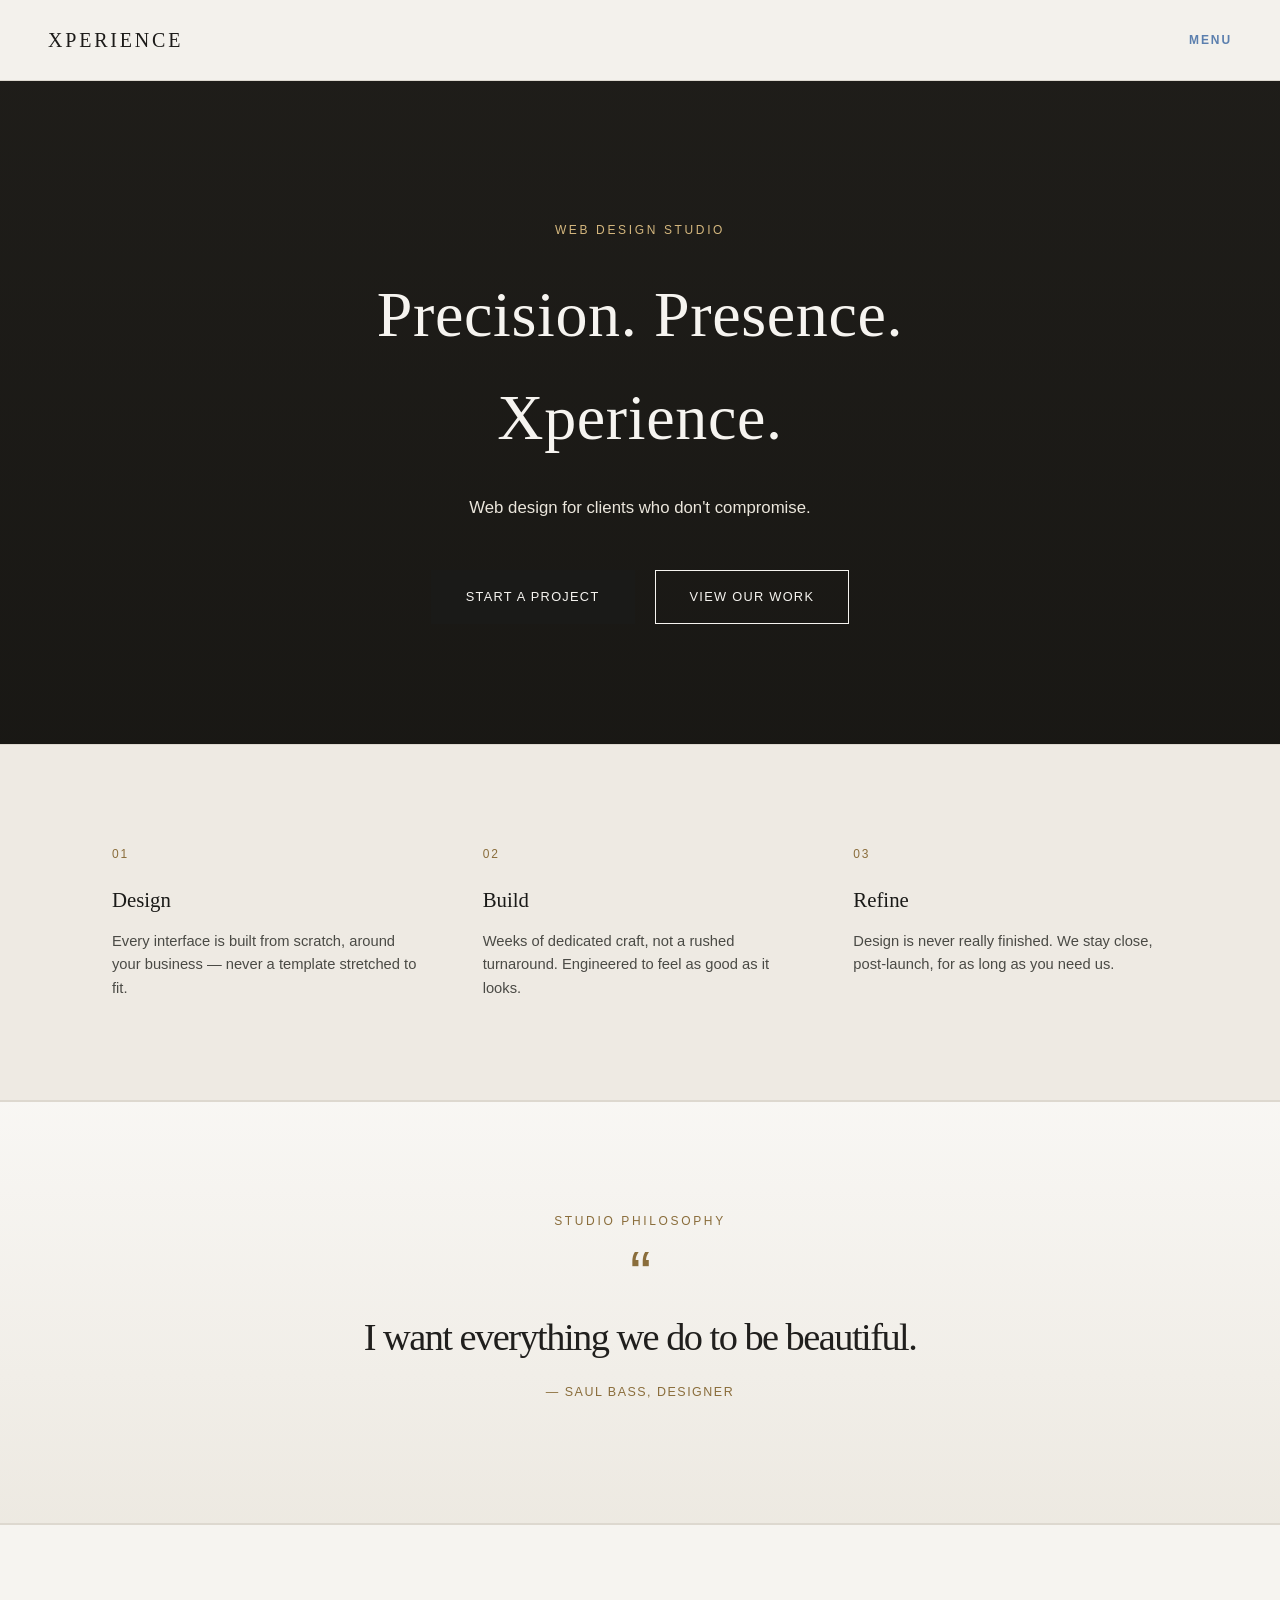
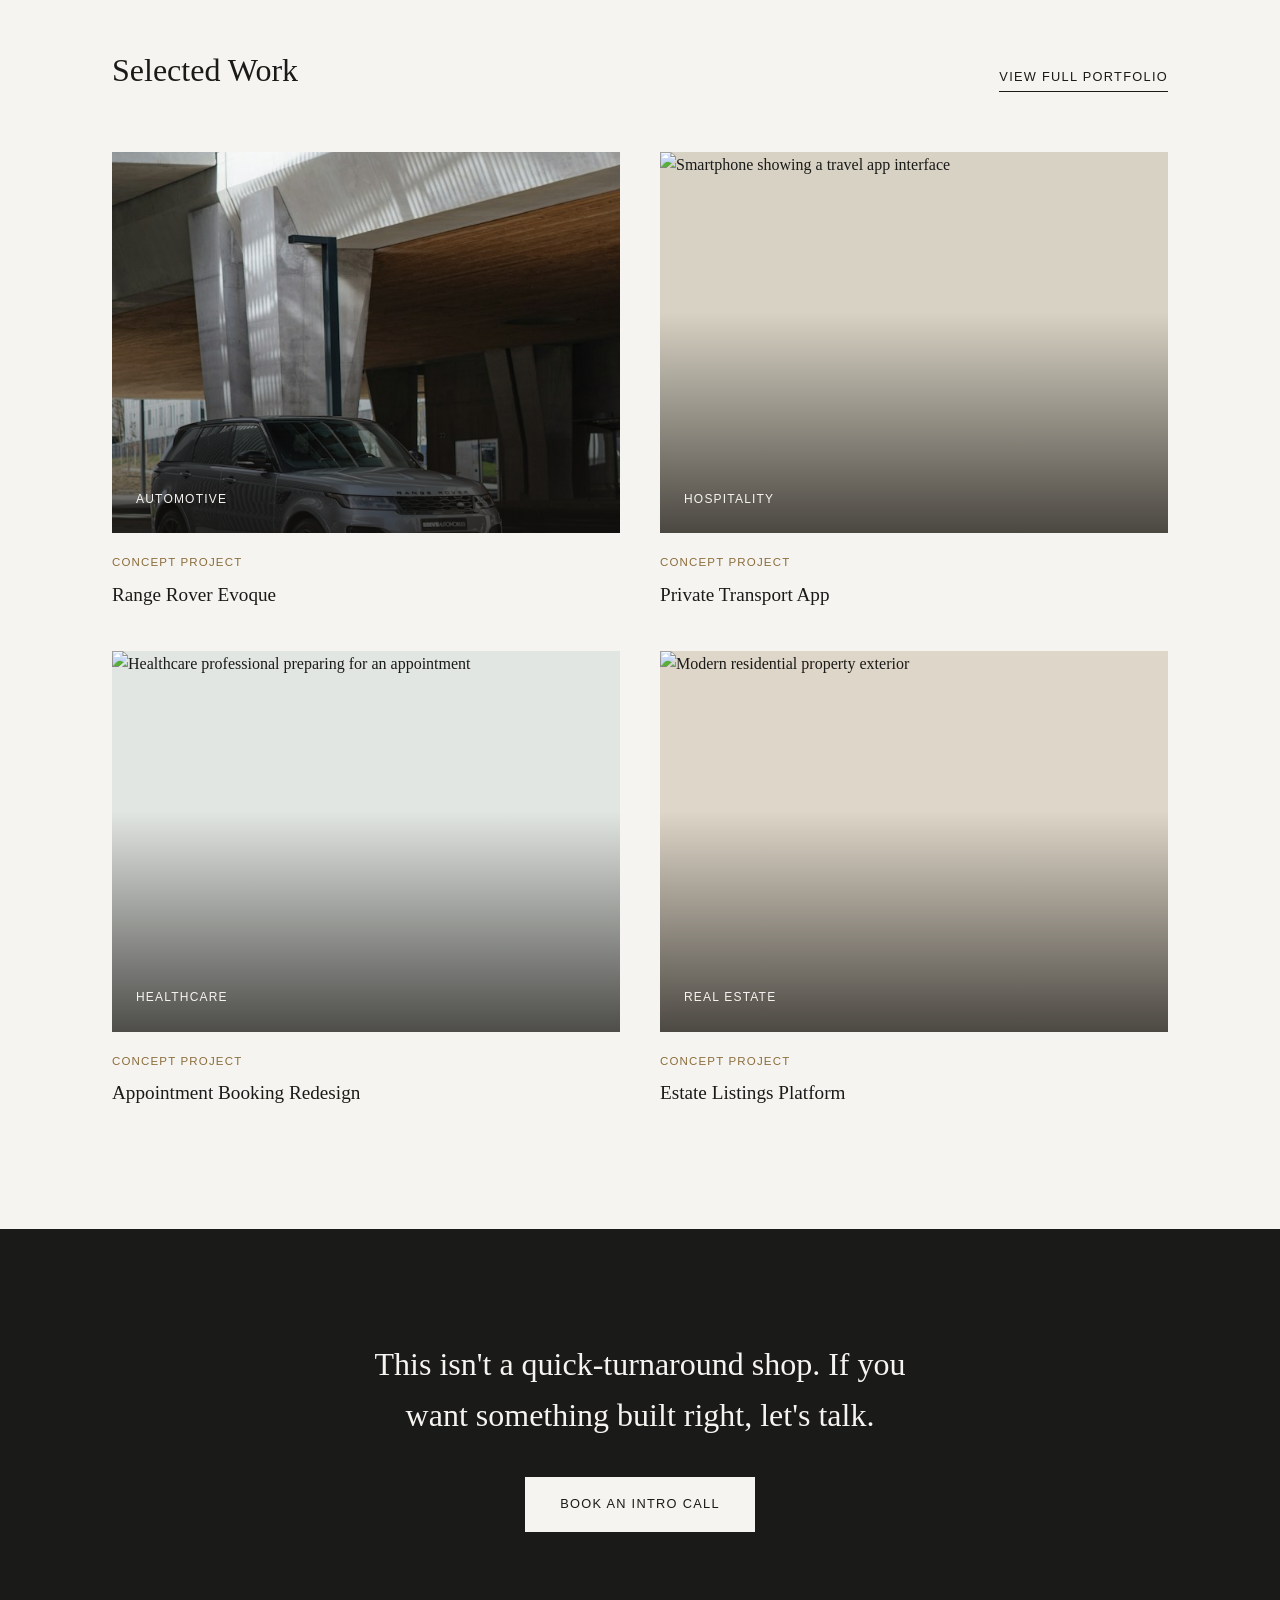
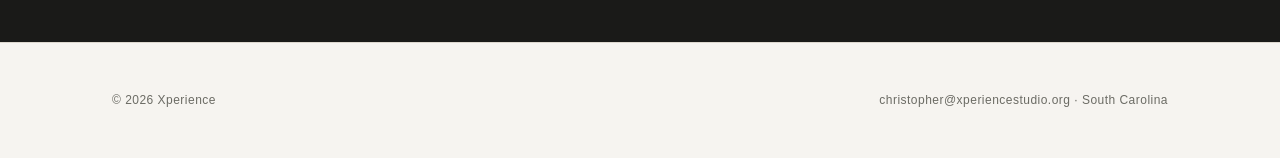
==== commit 3b65f889: "Merge feature/inspiring-quote: homepage quote styling Keep the Saul Bass quote (Einstein line is a m" ====
--- a/index.html
+++ b/index.html
@@ -76,7 +76,8 @@
 
   <section class="proof">
     <div class="wrap">
-      <blockquote>“I want everything we do to be beautiful.”</blockquote>
+      <div class="eyebrow">Studio Philosophy</div>
+      <blockquote>I want everything we do to be beautiful.</blockquote>
       <cite>Saul Bass, Designer</cite>
     </div>
   </section>
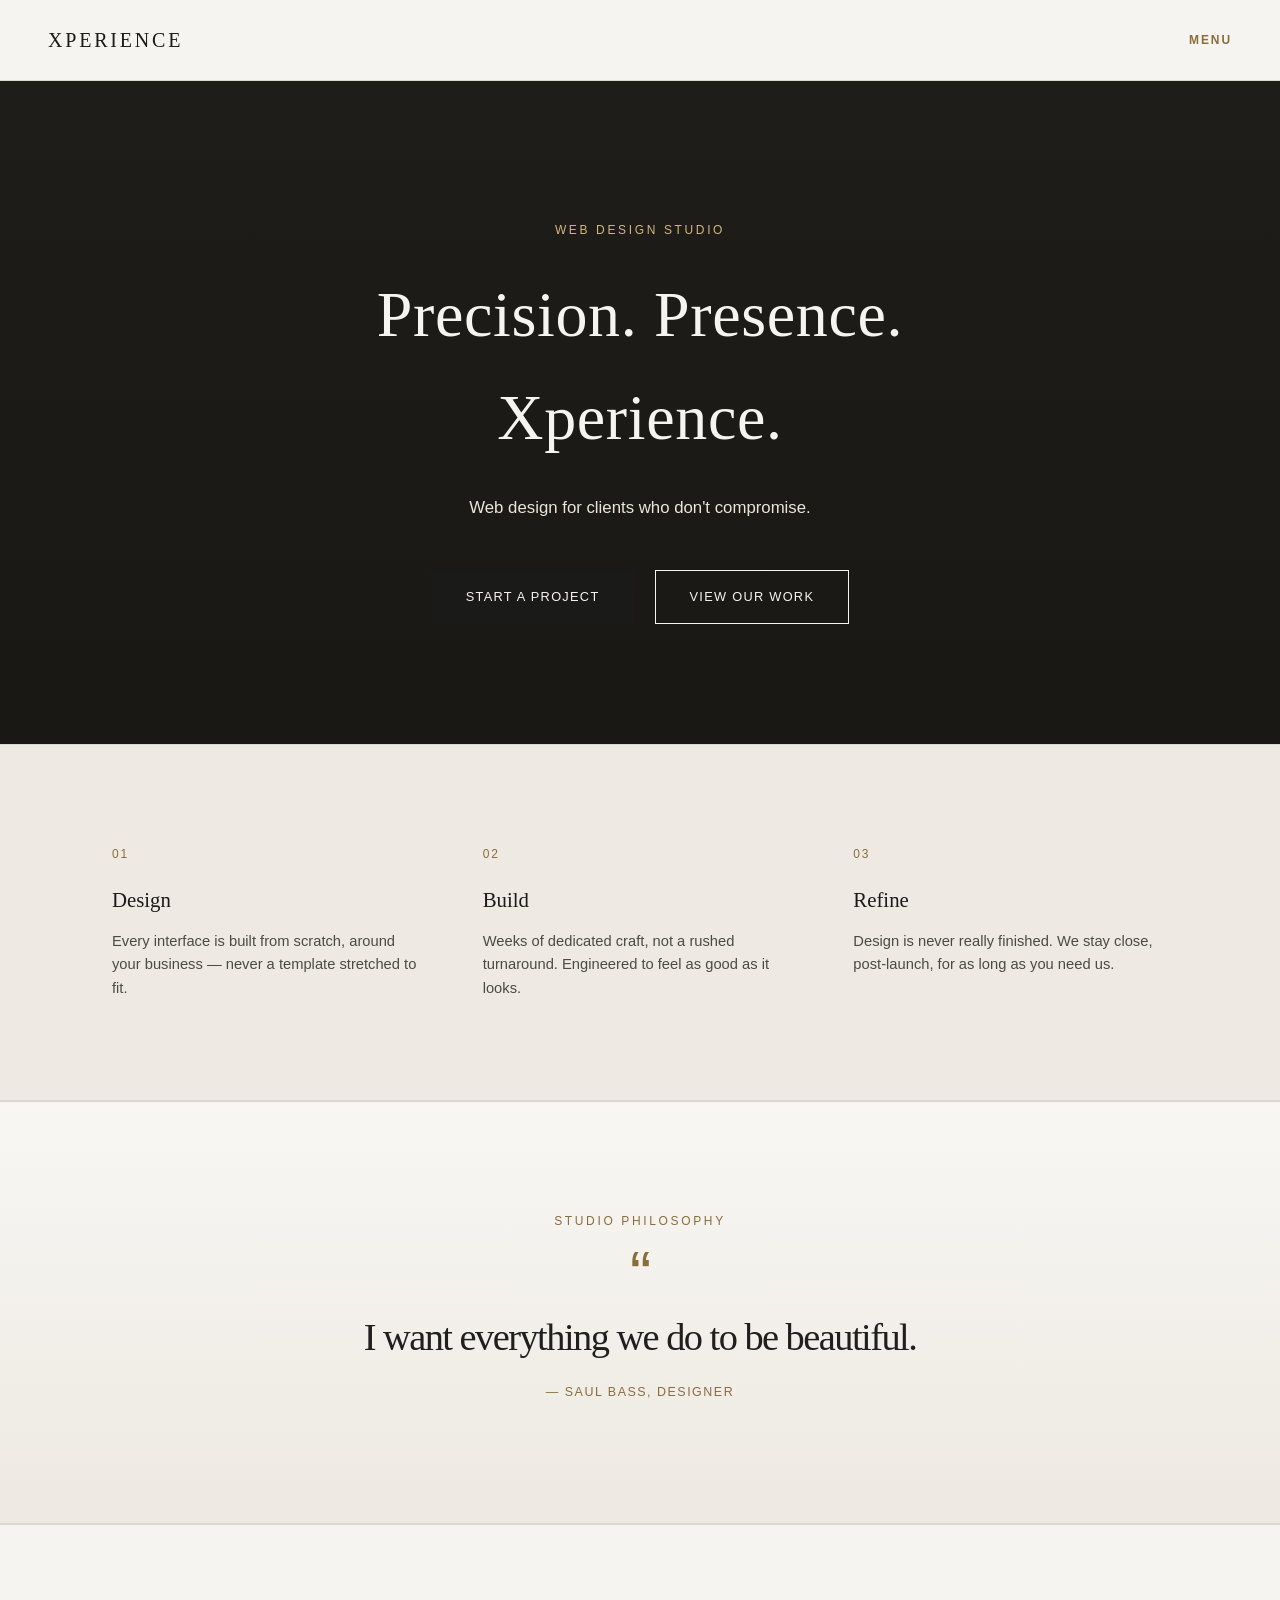
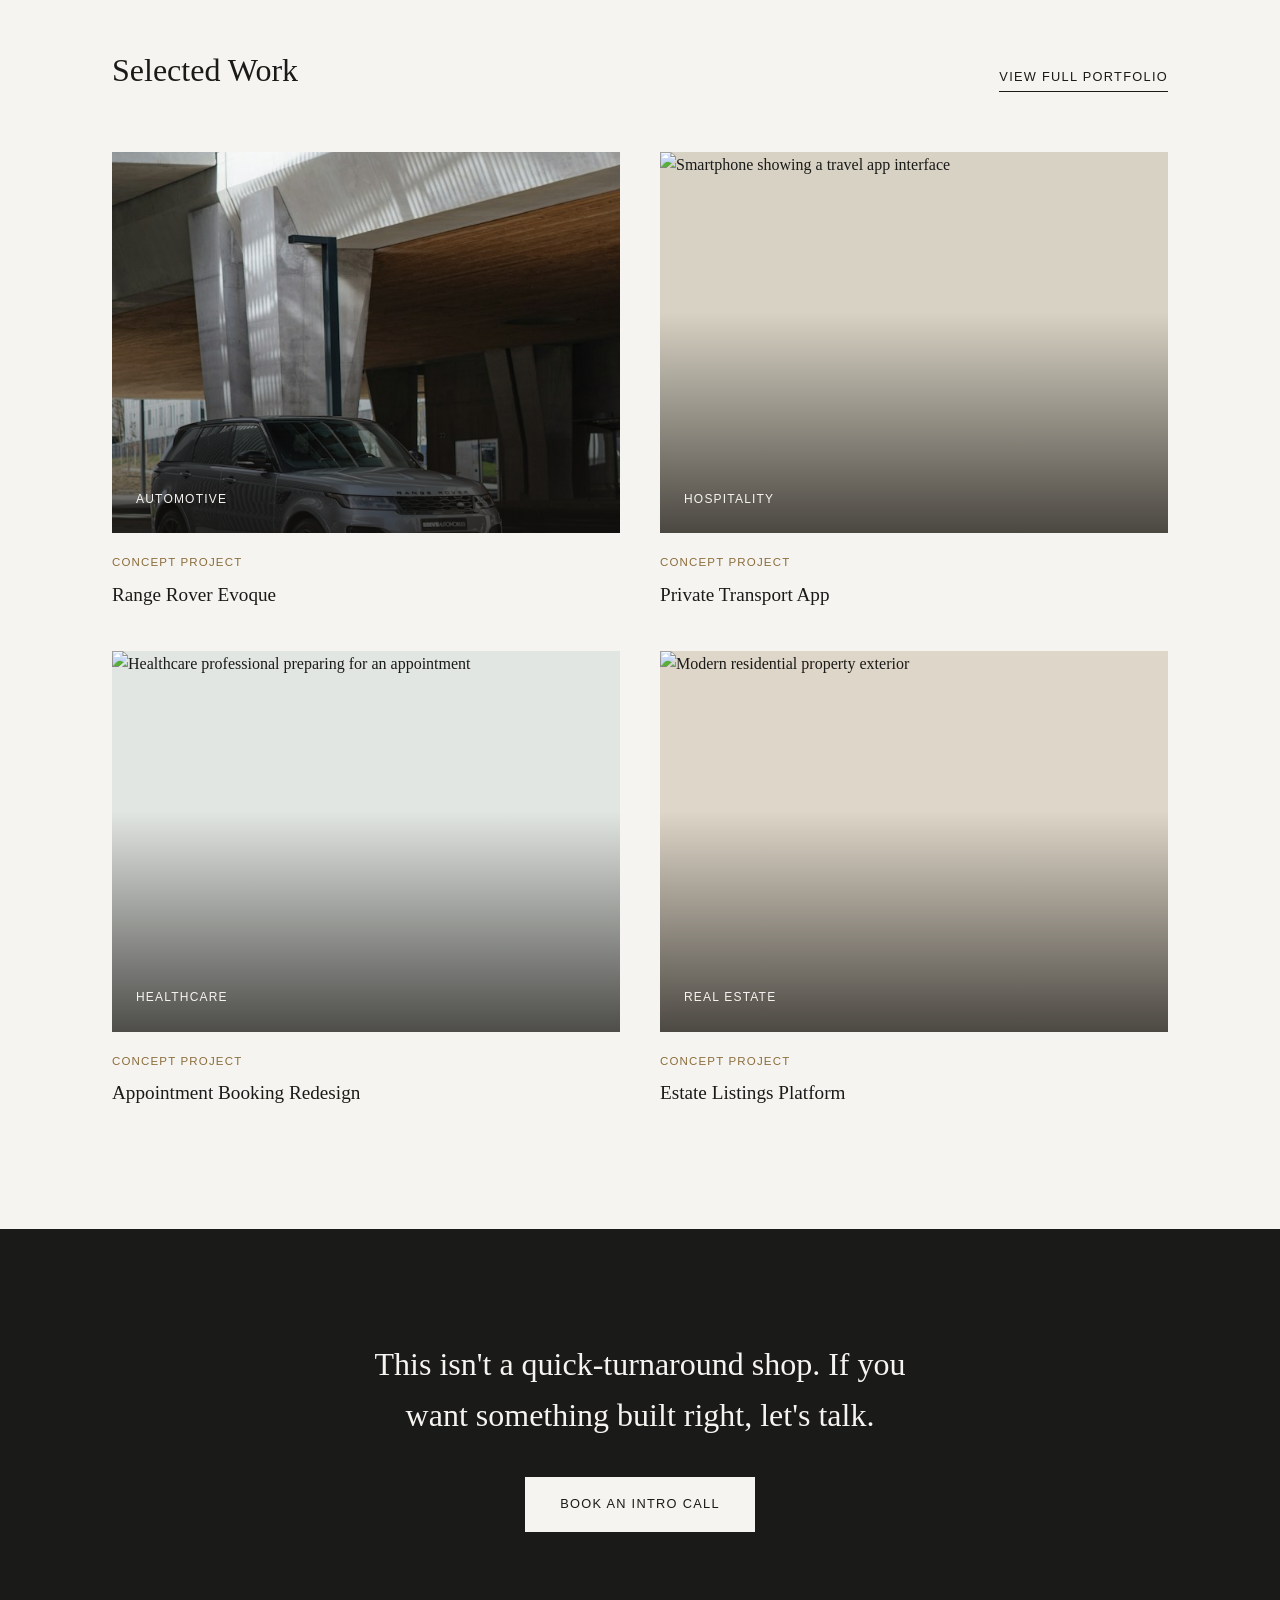
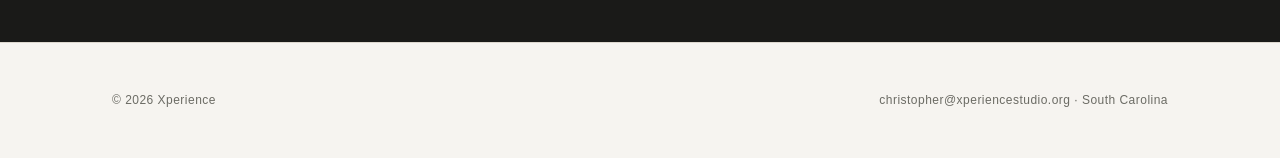
==== commit 5339713c: "Version CSS/JS links so browsers load the updated menu Co-Authored-By: Claude Opus 5.5 <noreply@anth" ====
--- a/index.html
+++ b/index.html
@@ -5,8 +5,8 @@
 <title>Xperience — Precision. Presence. Xperience.</title>
 <meta name="viewport" content="width=device-width, initial-scale=1.0">
 <meta name="description" content="Xperience is a web design studio for high-end clients who don't compromise.">
-<link rel="stylesheet" href="css/styles.css">
-<link rel="stylesheet" href="css/mobile-nav.css">
+<link rel="stylesheet" href="css/styles.css?v=2">
+<link rel="stylesheet" href="css/mobile-nav.css?v=2">
 </head>
 <body>
 
@@ -136,8 +136,8 @@
   </div>
 </footer>
 
-<script src="js/main.js"></script>
+<script src="js/main.js?v=2"></script>
 <script>document.getElementById('year').textContent = new Date().getFullYear();</script>
-<script src="js/mobile-nav.js" defer></script>
+<script src="js/mobile-nav.js?v=2" defer></script>
 </body>
 </html>
--- a/css/styles.css
+++ b/css/styles.css
@@ -225,6 +225,8 @@
 .form-status.visible{ display:block; }
 .form-status.success{ color:#4a6b45; }
 .form-status.error{ color:#a04a3a; }
+.submit:disabled{ opacity:0.6; cursor:wait; }
+.hp-field{ position:absolute; left:-9999px; width:1px; height:1px; opacity:0; }
 
 /* ---------- Footer ---------- */
 footer{ padding-block:48px; border-top:1px solid var(--line); }
--- a/css/mobile-nav.css
+++ b/css/mobile-nav.css
@@ -3,11 +3,11 @@
    Slide + fade over --xp-dur, 35% dark overlay behind the panel. */
 
 :root {
-  --xp-paper: #f3f1ec;
-  --xp-ink: #1c1b19;
-  --xp-rule: #dcd8cf;
+  --xp-paper: var(--ground, #f6f4f0);
+  --xp-ink: var(--ink, #1a1a18);
+  --xp-rule: var(--line, #ddd8cf);
   --xp-tan: #a3885a;
-  --xp-link: #5b7fae;
+  --xp-link: var(--accent, #8a6d3b);
   --xp-dark: #1f1e1c;
   --xp-dark-fg: #f3f1ec;
   --xp-dark-muted: #9b968c;
@@ -58,28 +58,29 @@
   display: flex; flex-direction: column;
   padding: calc(18px + env(safe-area-inset-top, 0px)) 20px calc(28px + env(safe-area-inset-bottom, 0px));
   background: var(--xp-dark); color: var(--xp-dark-fg);
+  overflow-y: auto; overscroll-behavior: contain;
   transform: translateX(100%); opacity: 0; visibility: hidden;
   transition:
     transform var(--xp-dur) var(--xp-ease),
     opacity var(--xp-dur) ease,
     visibility 0s linear var(--xp-dur);
 }
-.xp-panel-head { display: flex; justify-content: flex-end; margin-bottom: 36px; }
+.xp-panel-head { display: flex; justify-content: flex-end; margin-bottom: clamp(16px, 4vh, 36px); }
 .xp-label {
   font: 11px/1 var(--xp-sans); letter-spacing: .2em;
   text-transform: uppercase; color: var(--xp-tan); margin-bottom: 10px;
 }
 .xp-panel ul { list-style: none; margin: 0; padding: 0; }
 .xp-panel nav a {
-  display: block; padding: 14px 0;
+  display: block; padding: clamp(10px, 1.8vh, 14px) 0;
   border-bottom: 1px solid var(--xp-dark-rule);
-  font-family: var(--xp-serif); font-size: 24px;
+  font-family: var(--xp-serif); font-size: clamp(20px, 3.4vh, 24px);
   color: var(--xp-dark-fg); text-decoration: none;
   transition: color .2s;
 }
 .xp-panel nav a:hover,
 .xp-panel nav a[aria-current="page"] { color: var(--xp-tan); }
-.xp-panel-foot { margin-top: auto; display: grid; gap: 14px; }
+.xp-panel-foot { margin-top: auto; padding-top: 24px; display: grid; gap: 14px; }
 .xp-cta {
   display: block; text-align: center; padding: 15px 8px;
   background: var(--xp-paper); color: var(--xp-ink); text-decoration: none;
@@ -113,7 +114,7 @@
   .xp-wordmark { font-size: 20px; }
   .xp-menu-btn { font-size: 12px; }
   .xp-panel { padding: 32px 56px 48px; }
-  .xp-panel-head { margin-bottom: 64px; }
-  .xp-panel nav a { font-size: 36px; padding: 20px 0; }
+  .xp-panel-head { margin-bottom: clamp(24px, 6vh, 64px); }
+  .xp-panel nav a { font-size: clamp(24px, 4.4vh, 36px); padding: clamp(12px, 2.2vh, 20px) 0; }
   .xp-cta { padding: 18px 12px; font-size: 12px; }
 }
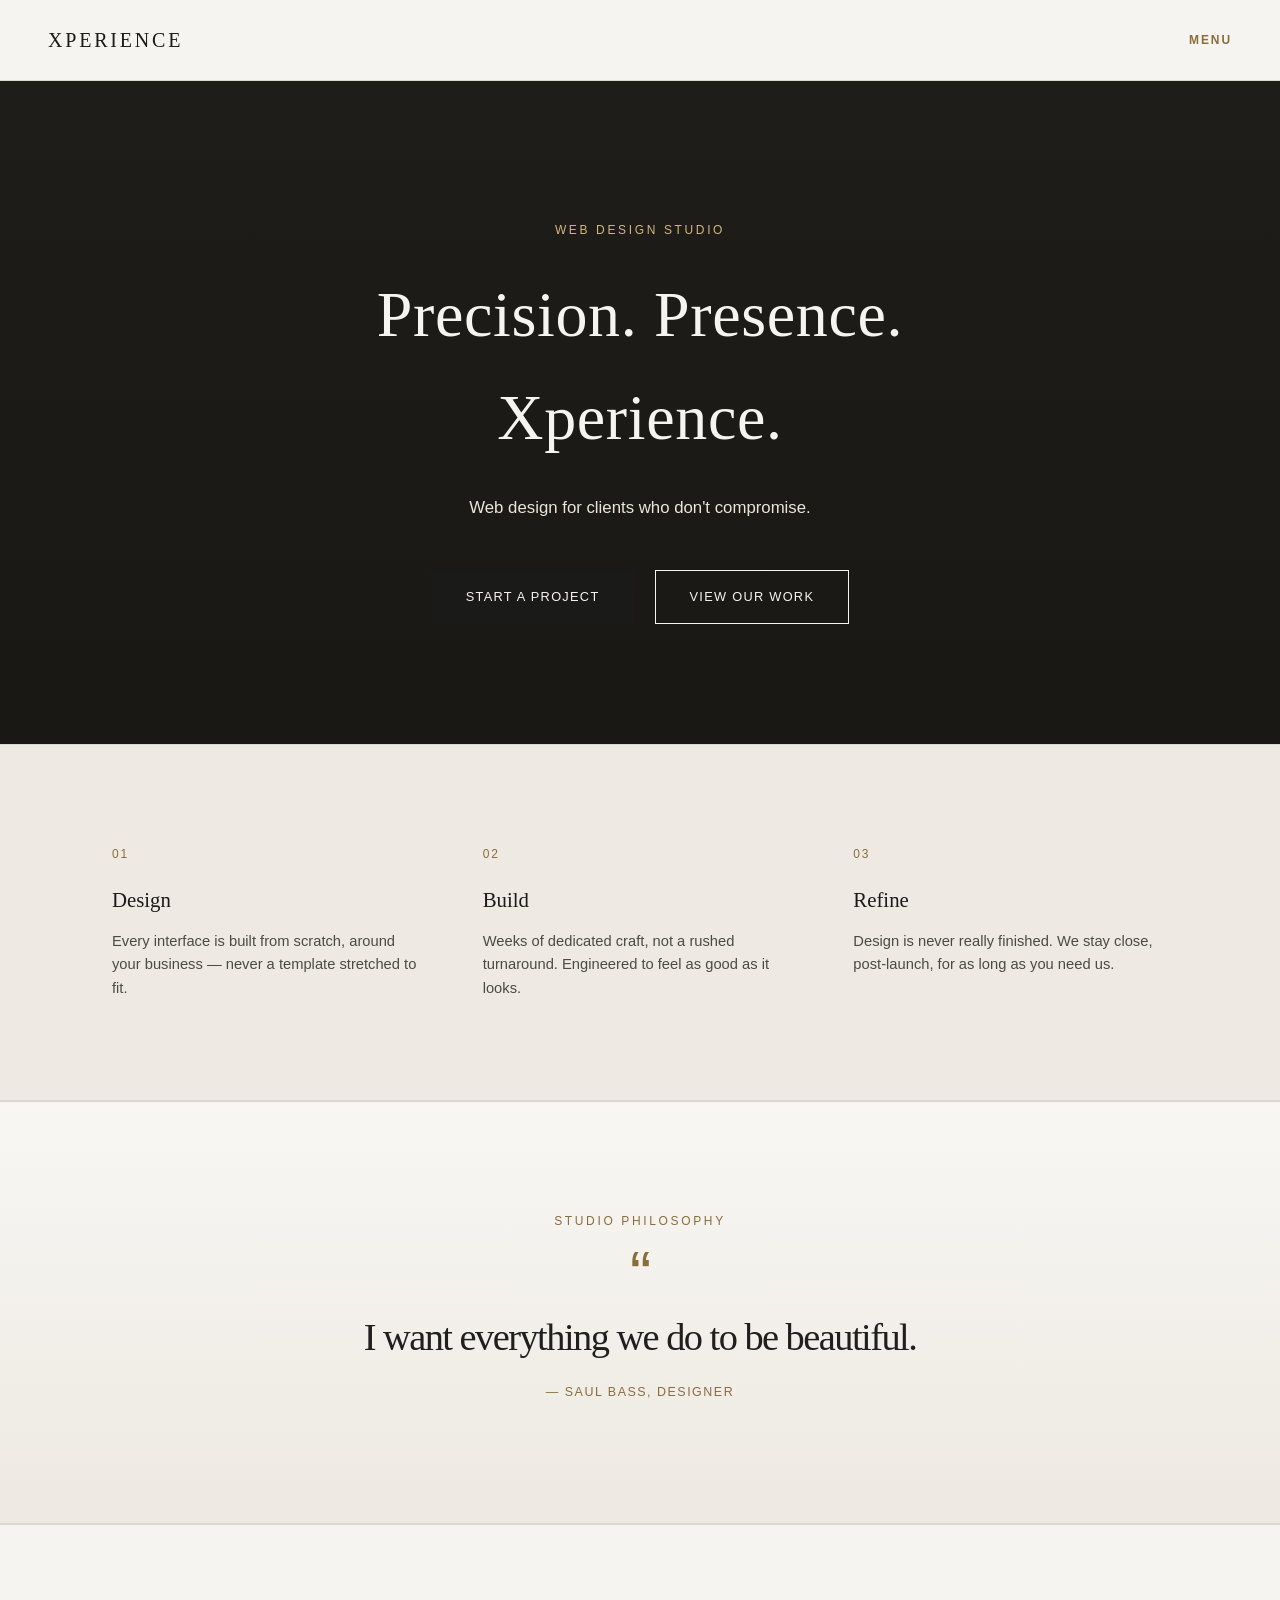
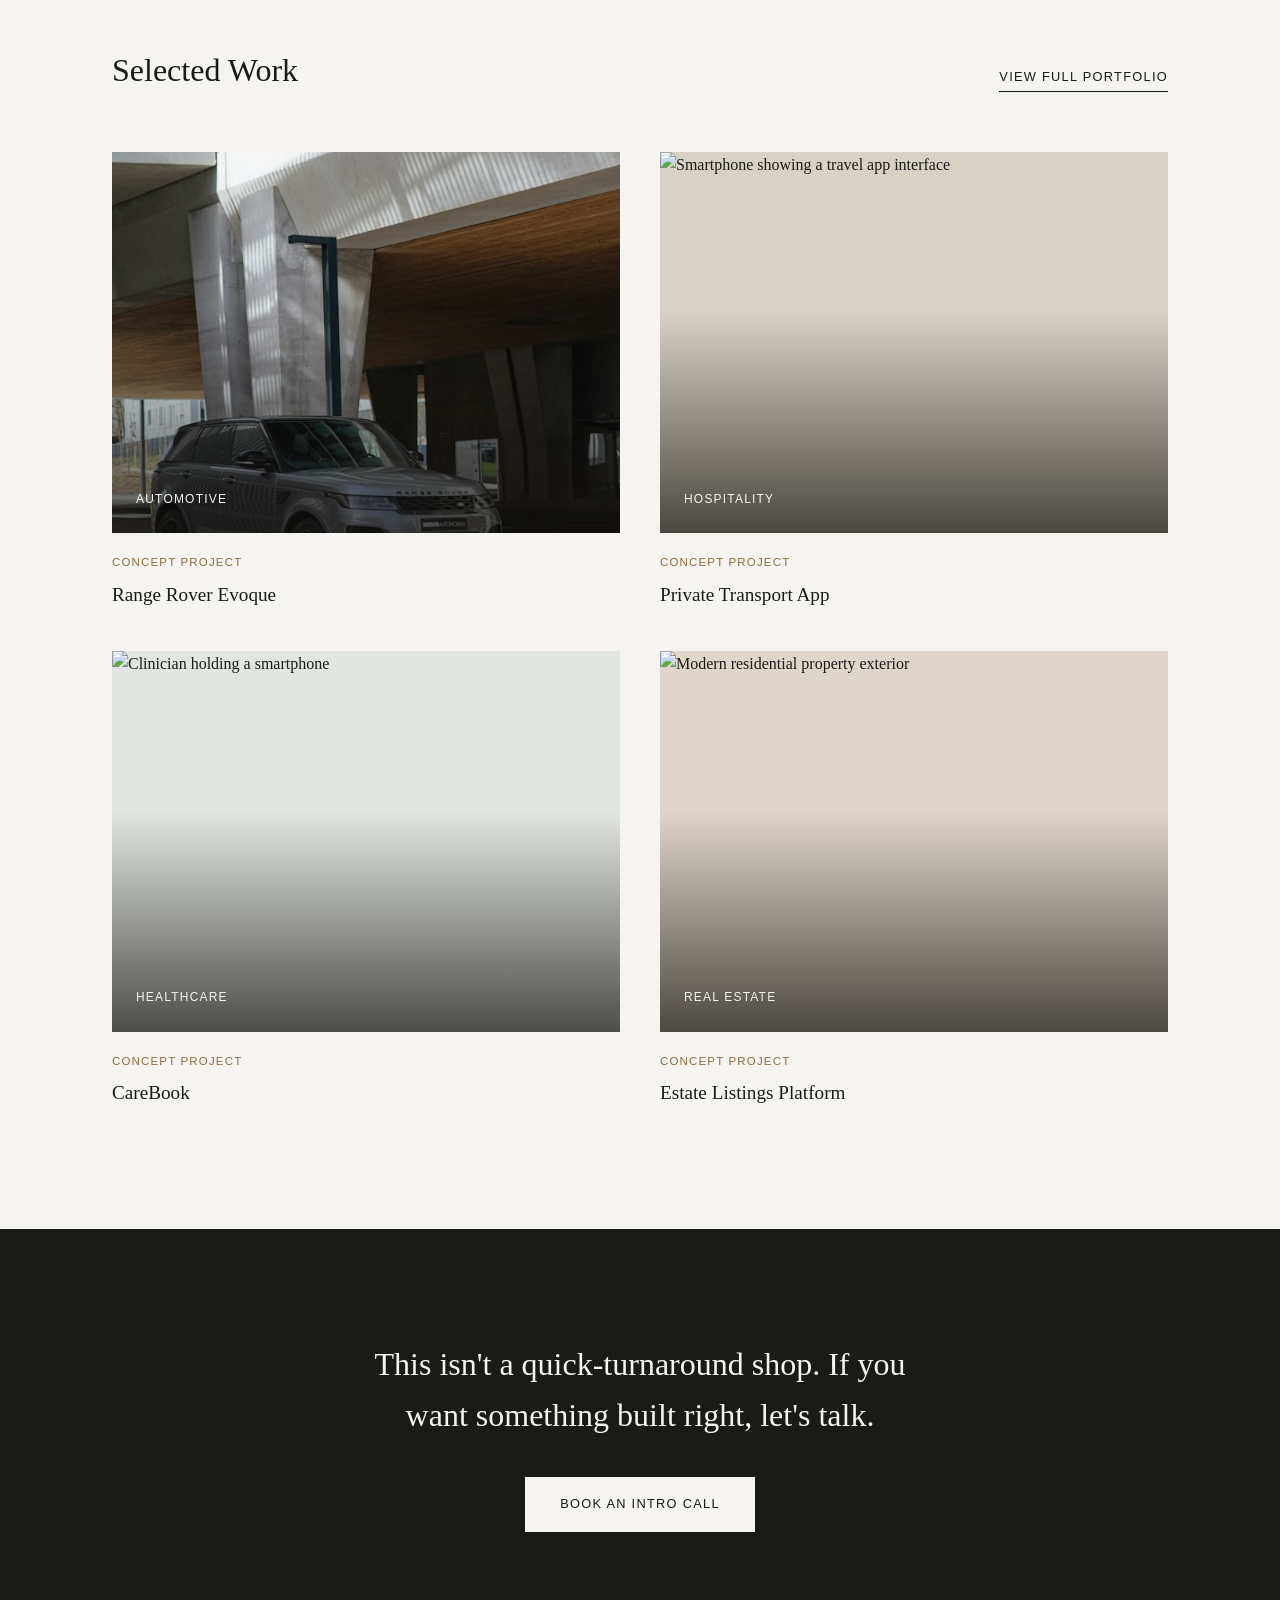
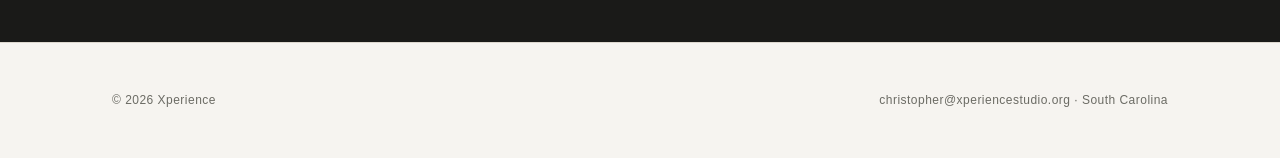
==== commit a8ad31fb: "Remove duplicate Evoque link, rename project to CareBook, new CareBook thumbnail Co-Authored-By: Cla" ====
--- a/index.html
+++ b/index.html
@@ -5,8 +5,8 @@
 <title>Xperience — Precision. Presence. Xperience.</title>
 <meta name="viewport" content="width=device-width, initial-scale=1.0">
 <meta name="description" content="Xperience is a web design studio for high-end clients who don't compromise.">
-<link rel="stylesheet" href="css/styles.css?v=2">
-<link rel="stylesheet" href="css/mobile-nav.css?v=2">
+<link rel="stylesheet" href="css/styles.css?v=3">
+<link rel="stylesheet" href="css/mobile-nav.css?v=3">
 </head>
 <body>
 
@@ -89,7 +89,7 @@
         <a href="portfolio.html">View Full Portfolio</a>
       </div>
       <div class="grid">
-        <a class="card" href="portfolio.html">
+        <a class="card" href="https://rangerover-three.vercel.app/">
           <div class="panel p1"><img class="project-image" src="images/robin-le-mee-aEcWlfs2emg-unsplash-1.jpg" alt="Range Rover Evoque"><span>Automotive</span></div>
           <div class="meta">
             <div class="cat">Concept Project</div>
@@ -103,11 +103,11 @@
             <h3>Private Transport App</h3>
           </div>
         </a>
-        <a class="card" href="portfolio.html">
-          <div class="panel p3"><img class="project-image" src="https://images.unsplash.com/photo-1576091160399-112ba8d25d1d?auto=format&fit=crop&w=1400&q=85" alt="Healthcare professional preparing for an appointment" loading="lazy"><span>Healthcare</span></div>
+        <a class="card" href="https://carebook-chi.vercel.app/">
+          <div class="panel p3"><img class="project-image" src="https://images.unsplash.com/photo-1576091160501-bbe57469278b?auto=format&fit=crop&w=1400&q=85" alt="Clinician holding a smartphone" loading="lazy"><span>Healthcare</span></div>
           <div class="meta">
             <div class="cat">Concept Project</div>
-            <h3>Appointment Booking Redesign</h3>
+            <h3>CareBook</h3>
           </div>
         </a>
         <a class="card" href="portfolio.html">
@@ -136,8 +136,8 @@
   </div>
 </footer>
 
-<script src="js/main.js?v=2"></script>
+<script src="js/main.js?v=3"></script>
 <script>document.getElementById('year').textContent = new Date().getFullYear();</script>
-<script src="js/mobile-nav.js?v=2" defer></script>
+<script src="js/mobile-nav.js?v=3" defer></script>
 </body>
 </html>
--- a/css/styles.css
+++ b/css/styles.css
@@ -138,6 +138,7 @@
   text-transform:uppercase; color:#8a8578; margin-top:18px; margin-bottom:6px;
 }
 .case p{ font-family:'Helvetica Neue',Arial,sans-serif; font-size:0.92rem; color:#4a4a45; }
+.case p.case-note{ font-size:0.72rem; letter-spacing:0.1em; text-transform:uppercase; color:var(--accent); margin-top:-4px; }
 
 /* ---------- About page ---------- */
 .intro-split{ padding-block:110px 80px; }
